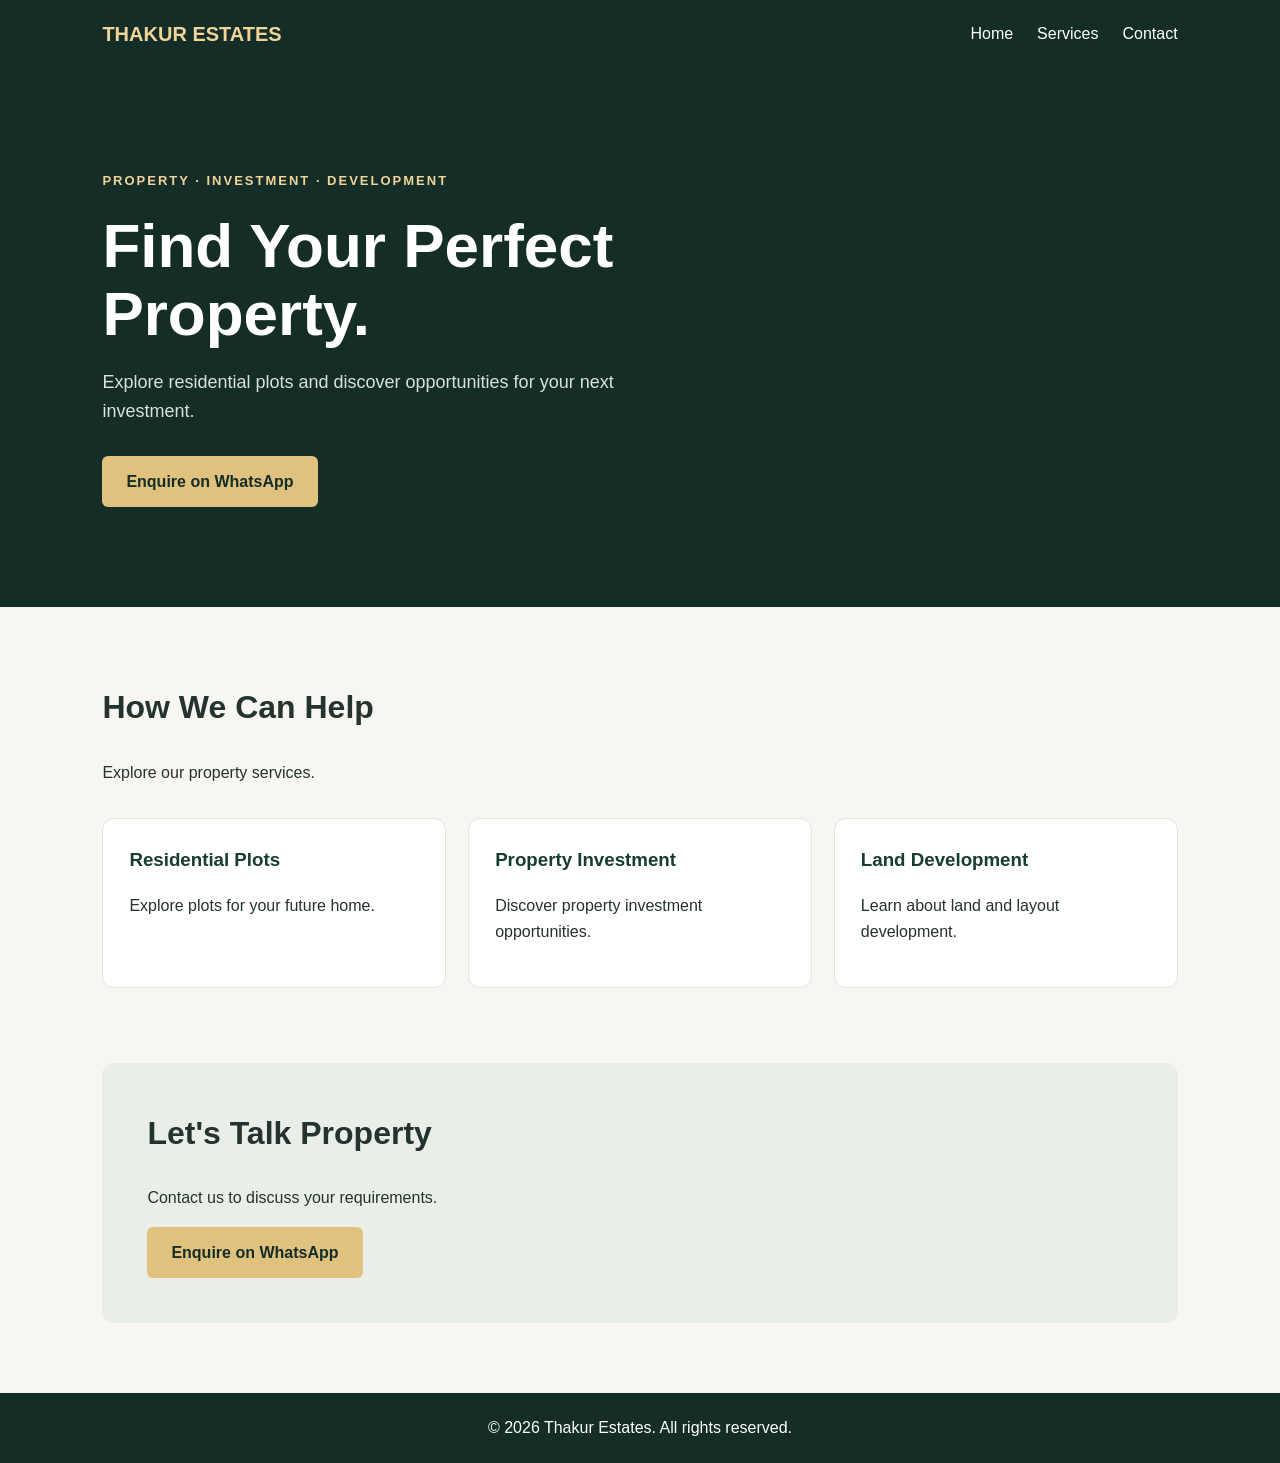
==== index.html @ 97c79626 "Build responsive real estate landing page" ====
<!DOCTYPE html>
<html lang="en">
<head>
  <meta charset="UTF-8">
  <meta name="viewport" content="width=device-width, initial-scale=1.0">
  <title>Thakur Estates | Real Estate</title>
  <link rel="stylesheet" href="style.css">
</head>
<body>

  <header>
    <nav>
      <a href="#" class="logo">THAKUR ESTATES</a>

      <div class="nav-links">
        <a href="#home">Home</a>
        <a href="#services">Services</a>
        <a href="#contact">Contact</a>
      </div>
    </nav>
  </header>

  <main>
    <section id="home" class="hero">
      <p class="eyebrow">PROPERTY · INVESTMENT · DEVELOPMENT</p>

      <h1>Find Your Perfect Property.</h1>

      <p class="hero-text">
        Explore residential plots and discover opportunities
        for your next investment.
      </p>

      
<a
  class="button"
  href="https://wa.me/917776064111?text=Hello%2C%20I%20am%20interested%20in%20your%20property%20services."
  target="_blank"
  rel="noopener noreferrer"
>
  Enquire on WhatsApp
</a>

    </section>

    <section id="services" class="services">
      <h2>How We Can Help</h2>
      <p>Explore our property services.</p>

      <div class="service-list">
        <article class="service-card">
          <h3>Residential Plots</h3>
          <p>Explore plots for your future home.</p>
        </article>

        <article class="service-card">
          <h3>Property Investment</h3>
          <p>Discover property investment opportunities.</p>
        </article>

        <article class="service-card">
          <h3>Land Development</h3>
          <p>Learn about land and layout development.</p>
        </article>
      </div>
    </section>

    <section id="contact" class="contact">
      <h2>Let's Talk Property</h2>
      <p>Contact us to discuss your requirements.</p>
      <a class="button" href="https://wa.me/91YOURNUMBER">
        Enquire on WhatsApp
      </a>
    </section>
  </main>

  <footer>
    <p>&copy; 2026 Thakur Estates. All rights reserved.</p>
  </footer>

  <script src="script.js"></script>
</body>
</html>
---- style.css ----
/* BASIC RESET */
* {
  box-sizing: border-box;
}

body {
  margin: 0;
  font-family: Arial, sans-serif;
  color: #24332d;
  background-color: #f7f6f2;
  line-height: 1.6;
}

/* NAVIGATION */
header {
  background-color: #142d26;
  padding: 18px 8%;
}

nav {
  display: flex;
  justify-content: space-between;
  align-items: center;
  gap: 20px;
}

.logo {
  color: #f0d49a;
  text-decoration: none;
  font-size: 20px;
  font-weight: bold;
}

.nav-links {
  display: flex;
  gap: 24px;
}

.nav-links a {
  color: white;
  text-decoration: none;
}

.nav-links a:hover {
  color: #f0d49a;
}

/* HERO SECTION */
.hero {
  background-color: #142d26;
  color: white;
  padding: 90px 8% 100px;
}

.eyebrow {
  color: #f0d49a;
  font-size: 13px;
  font-weight: bold;
  letter-spacing: 2px;
}

.hero h1 {
  max-width: 750px;
  margin: 20px 0;
  font-size: clamp(36px, 5vw, 62px);
  line-height: 1.1;
}

.hero-text {
  max-width: 600px;
  color: #d9e2dc;
  font-size: 18px;
  margin-bottom: 30px;
}

/* BUTTONS */
.button {
  display: inline-block;
  padding: 13px 24px;
  border-radius: 6px;
  background-color: #e1c17e;
  color: #142d26;
  font-weight: bold;
  text-decoration: none;
  transition: background-color 0.2s ease;
}

.button:hover {
  background-color: #f0d49a;
}

/* SERVICES */
.services {
  padding: 75px 8%;
}

.services h2,
.contact h2 {
  font-size: 32px;
  margin-top: 0;
}

.service-list {
  display: grid;
  grid-template-columns: repeat(3, minmax(0, 1fr));
  gap: 22px;
  margin-top: 32px;
}

.service-card {
  padding: 26px;
  background-color: white;
  border: 1px solid #e5e5dc;
  border-radius: 12px;
}

.service-card h3 {
  color: #173d30;
  margin-top: 0;
}

/* CONTACT */
.contact {
  margin: 0 8% 70px;
  padding: 45px;
  background-color: #e9eee8;
  border-radius: 12px;
}

/* FOOTER */
footer {
  padding: 22px 8%;
  background-color: #142d26;
  color: white;
  text-align: center;
}

footer p {
  margin: 0;
}

/* MOBILE RESPONSIVENESS */
@media (max-width: 700px) {
  header {
    padding: 18px 5%;
  }

  nav {
    align-items: flex-start;
    flex-direction: column;
  }

  .nav-links {
    gap: 18px;
    flex-wrap: wrap;
  }

  .hero {
    padding: 65px 5%;
  }

  .services {
    padding: 55px 5%;
  }

  .service-list {
    grid-template-columns: 1fr;
  }

  .contact {
    margin: 0 5% 45px;
    padding: 28px;
  }
}
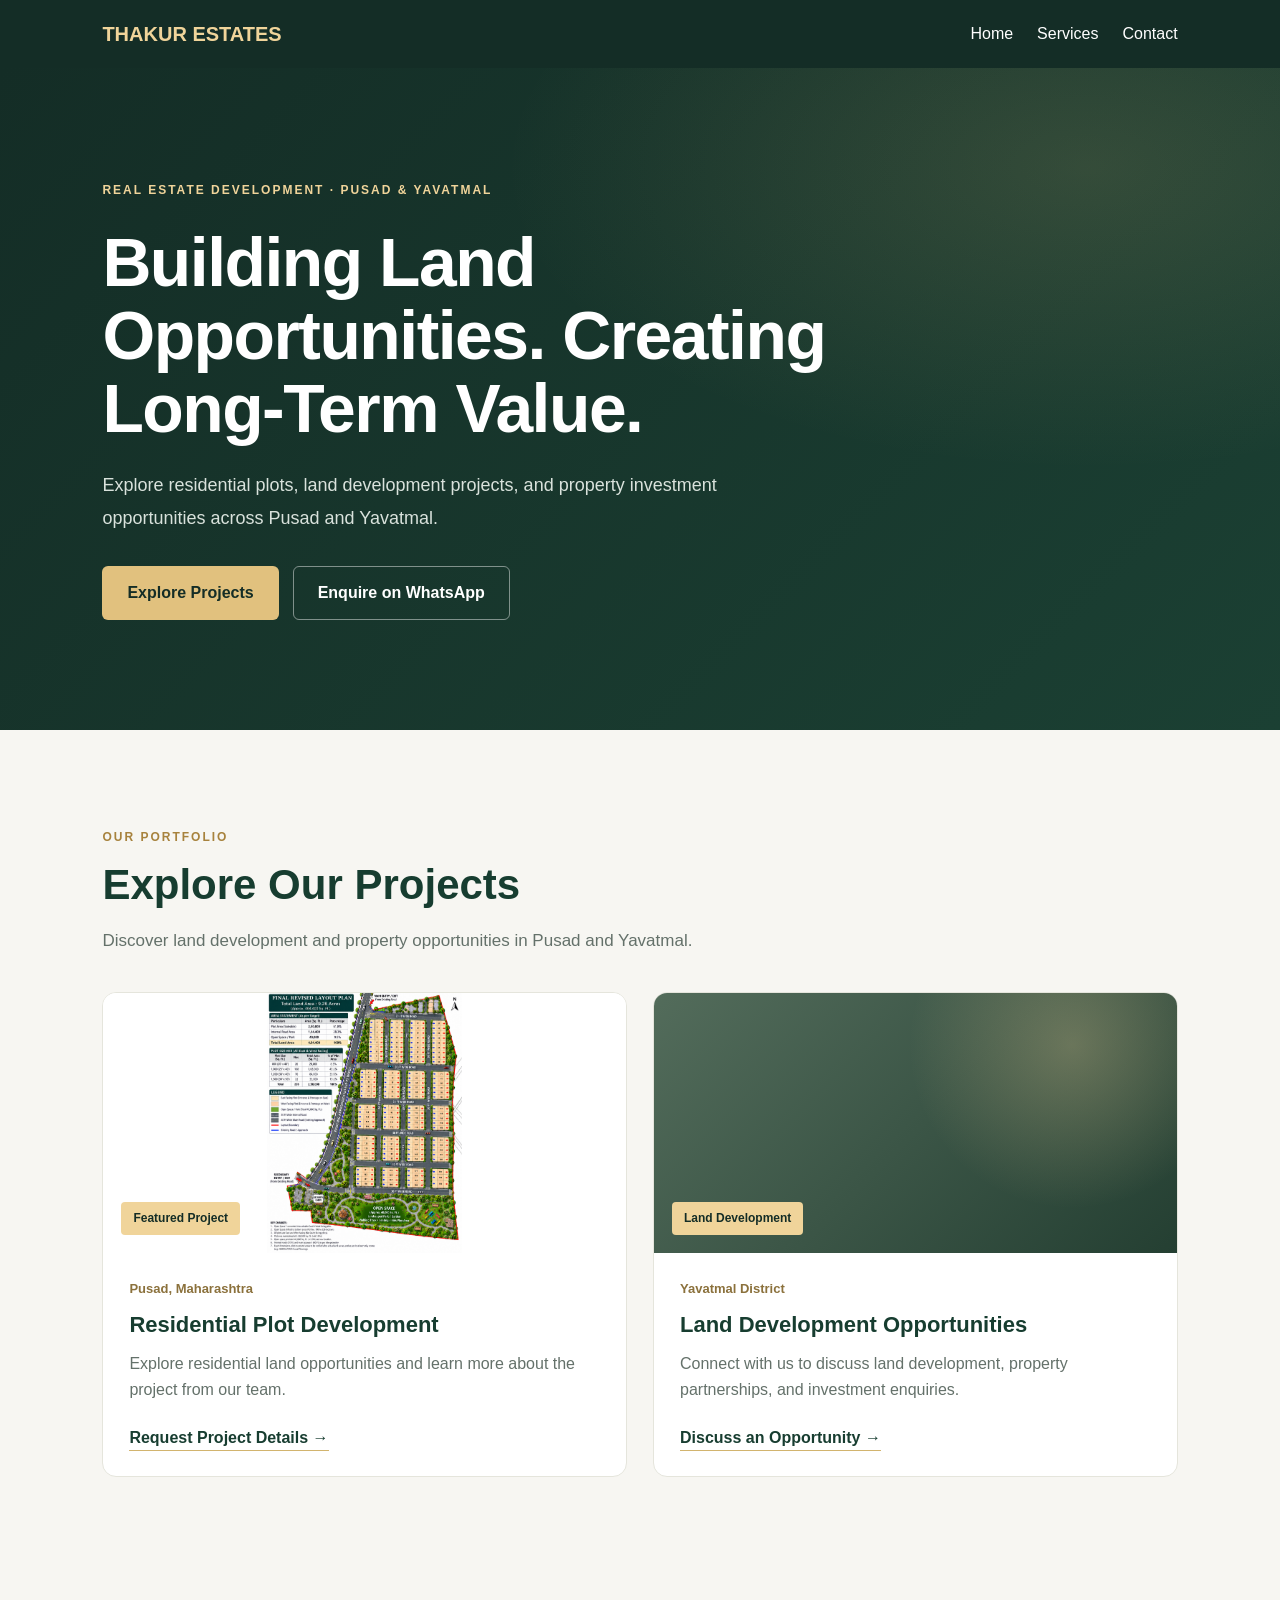
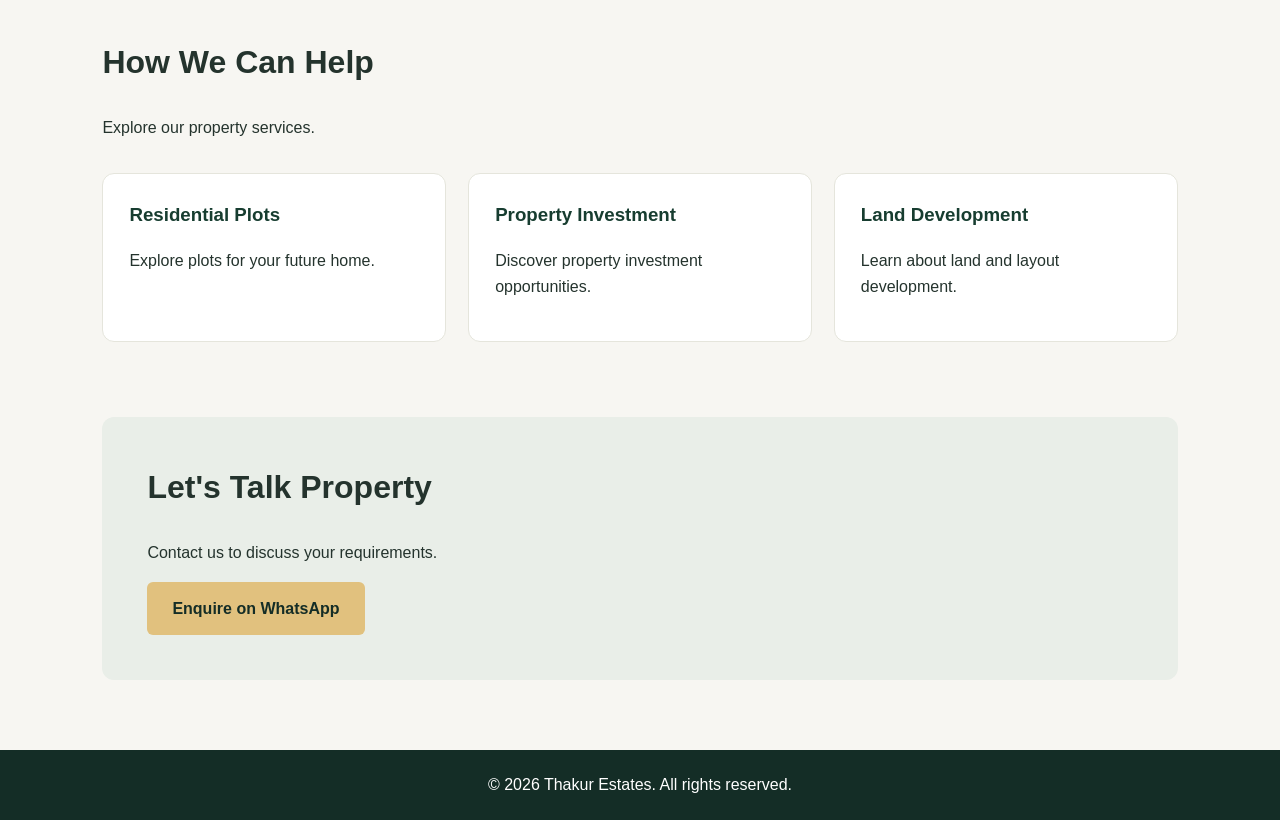
==== commit 5ce92274: "Save working real estate website" ====
--- a/index.html
+++ b/index.html
@@ -22,27 +22,98 @@
   </header>
 
   <main>
-    <section id="home" class="hero">
-      <p class="eyebrow">PROPERTY · INVESTMENT · DEVELOPMENT</p>
+    
+<section id="home" class="hero">
+  <div class="hero-content">
+    <p class="eyebrow">REAL ESTATE DEVELOPMENT · PUSAD & YAVATMAL</p>
 
-      <h1>Find Your Perfect Property.</h1>
+    <h1>Building Land Opportunities. Creating Long-Term Value.</h1>
 
-      <p class="hero-text">
-        Explore residential plots and discover opportunities
-        for your next investment.
-      </p>
+    <p class="hero-text">
+      Explore residential plots, land development projects, and
+      property investment opportunities across Pusad and Yavatmal.
+    </p>
 
-      
-<a
-  class="button"
-  href="https://wa.me/917776064111?text=Hello%2C%20I%20am%20interested%20in%20your%20property%20services."
-  target="_blank"
-  rel="noopener noreferrer"
->
-  Enquire on WhatsApp
-</a>
+    <div class="hero-actions">
+      <a class="button" href="#projects">Explore Projects</a>
 
-    </section>
+      <a
+        class="button button-outline"
+        href="https://wa.me/917776064111?text=Hello%2C%20I%20would%20like%20to%20know%20about%20your%20real%20estate%20projects."
+        target="_blank"
+        rel="noopener noreferrer"
+      >
+        Enquire on WhatsApp
+      </a>
+    </div>
+  </div>
+</section>
+
+
+<section id="projects" class="projects">
+  <div class="section-heading">
+    <p class="eyebrow">OUR PORTFOLIO</p>
+    <h2>Explore Our Projects</h2>
+    <p>
+      Discover land development and property opportunities
+      in Pusad and Yavatmal.
+    </p>
+  </div>
+
+  <div class="project-list">
+    <article class="project-card">
+      <div class="project-image">
+  <img
+    src="images/pusad-project.jpg.png"
+    alt="Residential plot development in Pusad"
+  >
+  <span class="project-badge">Featured Project</span>
+</div>
+
+      <div class="project-content">
+        <p class="project-location">Pusad, Maharashtra</p>
+        <h3>Residential Plot Development</h3>
+        <p>
+          Explore residential land opportunities and learn
+          more about the project from our team.
+        </p>
+
+        <a
+          class="project-link"
+          href="https://wa.me/917776064111?text=Hello%2C%20please%20share%20details%20about%20your%20residential%20plot%20project."
+          target="_blank"
+          rel="noopener noreferrer"
+        >
+          Request Project Details →
+        </a>
+      </div>
+    </article>
+
+    <article class="project-card">
+      <div class="project-image project-image-two">
+    <span class="project-badge">Land Development</span>
+    </div>
+
+      <div class="project-content">
+        <p class="project-location">Yavatmal District</p>
+        <h3>Land Development Opportunities</h3>
+        <p>
+          Connect with us to discuss land development,
+          property partnerships, and investment enquiries.
+        </p>
+
+        <a
+          class="project-link"
+          href="https://wa.me/917776064111?text=Hello%2C%20I%20would%20like%20to%20discuss%20land%20development%20opportunities."
+          target="_blank"
+          rel="noopener noreferrer"
+        >
+          Discuss an Opportunity →
+        </a>
+      </div>
+    </article>
+  </div>
+</section>
 
     <section id="services" class="services">
       <h2>How We Can Help</h2>
@@ -66,13 +137,19 @@
       </div>
     </section>
 
-    <section id="contact" class="contact">
-      <h2>Let's Talk Property</h2>
-      <p>Contact us to discuss your requirements.</p>
-      <a class="button" href="https://wa.me/91YOURNUMBER">
-        Enquire on WhatsApp
-      </a>
-    </section>
+<section id="contact" class="contact">
+  <h2>Let's Talk Property</h2>
+  <p>Contact us to discuss your requirements.</p>
+  <a
+    class="button"
+    href="https://wa.me/917776064111?text=Hello%2C%20I%20would%20like%20to%20discuss%20my%20property%20requirements."
+    target="_blank"
+    rel="noopener noreferrer"
+  >
+    Enquire on WhatsApp
+  </a>
+</section>
+
   </main>
 
   <footer>
--- a/style.css
+++ b/style.css
@@ -47,48 +47,242 @@
 }
 
 /* HERO SECTION */
+
+/* HERO SECTION */
 .hero {
-  background-color: #142d26;
+  position: relative;
+  overflow: hidden;
+  background:
+    radial-gradient(
+      ellipse at 85% 15%,
+      rgba(225, 193, 126, 0.14),
+      transparent 38%
+    ),
+    linear-gradient(135deg, #142d26 0%, #1b4033 100%);
   color: white;
-  padding: 90px 8% 100px;
+  padding: 100px 8% 110px;
+}
+
+.hero-content {
+  max-width: 850px;
 }
 
 .eyebrow {
   color: #f0d49a;
-  font-size: 13px;
+  font-size: 12px;
   font-weight: bold;
   letter-spacing: 2px;
+  line-height: 1.8;
 }
 
 .hero h1 {
-  max-width: 750px;
-  margin: 20px 0;
-  font-size: clamp(36px, 5vw, 62px);
-  line-height: 1.1;
+  max-width: 800px;
+  margin: 24px 0;
+  font-size: clamp(38px, 5.3vw, 68px);
+  line-height: 1.08;
+  letter-spacing: -1.5px;
 }
 
 .hero-text {
-  max-width: 600px;
+  max-width: 620px;
   color: #d9e2dc;
   font-size: 18px;
-  margin-bottom: 30px;
-}
+  line-height: 1.8;
+  margin-bottom: 32px;
+}
+
+.hero-actions {
+  display: flex;
+  flex-wrap: wrap;
+  gap: 14px;
+  align-items: center;
+}
+
+/* BUTTONS */
+
+.button:hover {
+  background-color: #f0d49a;
+  transform: translateY(-2px);
+}
+
+.button-outline {
+  color: white;
+  background-color: transparent;
+  border-color: rgba(255, 255, 255, 0.45);
+}
+
+.button-outline:hover {
+  color: #142d26;
+  background-color: white;
+}
+
 
 /* BUTTONS */
 .button {
-  display: inline-block;
+  display: inline-flex;
+  align-items: center;
+  justify-content: center;
+  min-height: 48px;
   padding: 13px 24px;
+  border: 1px solid transparent;
   border-radius: 6px;
   background-color: #e1c17e;
   color: #142d26;
   font-weight: bold;
   text-decoration: none;
-  transition: background-color 0.2s ease;
+  transition: background-color 0.2s ease, transform 0.2s ease;
 }
 
 .button:hover {
   background-color: #f0d49a;
-}
+  transform: translateY(-2px);
+}
+
+.button-outline {
+  color: white;
+  background-color: transparent;
+  border-color: rgba(255, 255, 255, 0.45);
+}
+
+.button-outline:hover {
+  color: #142d26;
+  background-color: white;
+}
+
+
+.button:hover {
+  background-color: #f0d49a;
+}
+
+/* PROJECT PORTFOLIO */
+.projects {
+  padding: 85px 8%;
+  background-color: #f7f6f2;
+}
+
+.section-heading {
+  max-width: 680px;
+  margin-bottom: 38px;
+}
+
+.section-heading .eyebrow {
+  color: #a7823d;
+  margin-bottom: 12px;
+}
+
+.section-heading h2 {
+  color: #173d30;
+  font-size: clamp(30px, 4vw, 42px);
+  line-height: 1.2;
+  margin: 0 0 16px;
+}
+
+.section-heading > p:last-child {
+  color: #64716a;
+  font-size: 17px;
+  margin: 0;
+}
+
+.project-list {
+  display: grid;
+  grid-template-columns: repeat(2, minmax(0, 1fr));
+  gap: 26px;
+}
+
+.project-card {
+  overflow: hidden;
+  background-color: #ffffff;
+  border: 1px solid #e5e5dc;
+  border-radius: 14px;
+  transition: transform 0.2s ease, box-shadow 0.2s ease;
+}
+
+.project-card:hover {
+  transform: translateY(-4px);
+  box-shadow: 0 16px 35px rgba(20, 45, 38, 0.1);
+}
+
+/* Temporary visual panels until we add real project photos */
+
+/* PROJECT IMAGE PANELS */
+.project-image {
+  position: relative;
+  width: 100%;
+  height: 260px;
+  overflow: hidden;
+  background-color: #e5e5dc;
+}
+
+.project-image img {
+  display: block;
+  width: 100%;
+  height: 100%;
+  object-fit: contain;
+  object-position: center;
+  background-color: #ffffff;
+}
+
+.project-image-two {
+  background:
+    radial-gradient(
+      circle at 80% 20%,
+      rgba(240, 212, 154, 0.28),
+      transparent 35%
+    ),
+    linear-gradient(135deg, #536c5b, #243f32);
+}
+
+.project-card:hover .project-image img {
+  transform: scale(1.02);
+}
+
+.project-badge {
+  position: absolute;
+  left: 18px;
+  bottom: 18px;
+  padding: 7px 12px;
+  border-radius: 4px;
+  background-color: #f0d49a;
+  color: #142d26;
+  font-size: 12px;
+  font-weight: bold;
+}
+
+.project-content {
+  padding: 26px;
+}
+
+.project-location {
+  color: #8b713c;
+  font-size: 13px;
+  font-weight: bold;
+  margin: 0 0 10px;
+}
+
+.project-content h3 {
+  color: #173d30;
+  font-size: 22px;
+  line-height: 1.35;
+  margin: 0 0 12px;
+}
+
+.project-content > p:not(.project-location) {
+  color: #64716a;
+  margin: 0 0 22px;
+}
+
+.project-link {
+  color: #173d30;
+  font-weight: bold;
+  text-decoration: none;
+  border-bottom: 1px solid #d2b46e;
+  padding-bottom: 4px;
+}
+
+.project-link:hover {
+  color: #98742e;
+}
+
 
 /* SERVICES */
 .services {
@@ -141,6 +335,8 @@
 }
 
 /* MOBILE RESPONSIVENESS */
+
+/* MOBILE RESPONSIVENESS */
 @media (max-width: 700px) {
   header {
     padding: 18px 5%;
@@ -160,6 +356,35 @@
     padding: 65px 5%;
   }
 
+  .hero h1 {
+    letter-spacing: -0.7px;
+  }
+
+  .hero-actions {
+    align-items: stretch;
+  }
+
+  .hero-actions .button {
+    width: 100%;
+  }
+
+  .projects {
+    padding: 55px 5%;
+  }
+
+  .project-list {
+    grid-template-columns: 1fr;
+  }
+
+  .project-image {
+    height: 220px;
+    min-height: 0;
+  }
+
+  .project-content {
+    padding: 22px;
+  }
+
   .services {
     padding: 55px 5%;
   }
@@ -173,3 +398,4 @@
     padding: 28px;
   }
 }
+
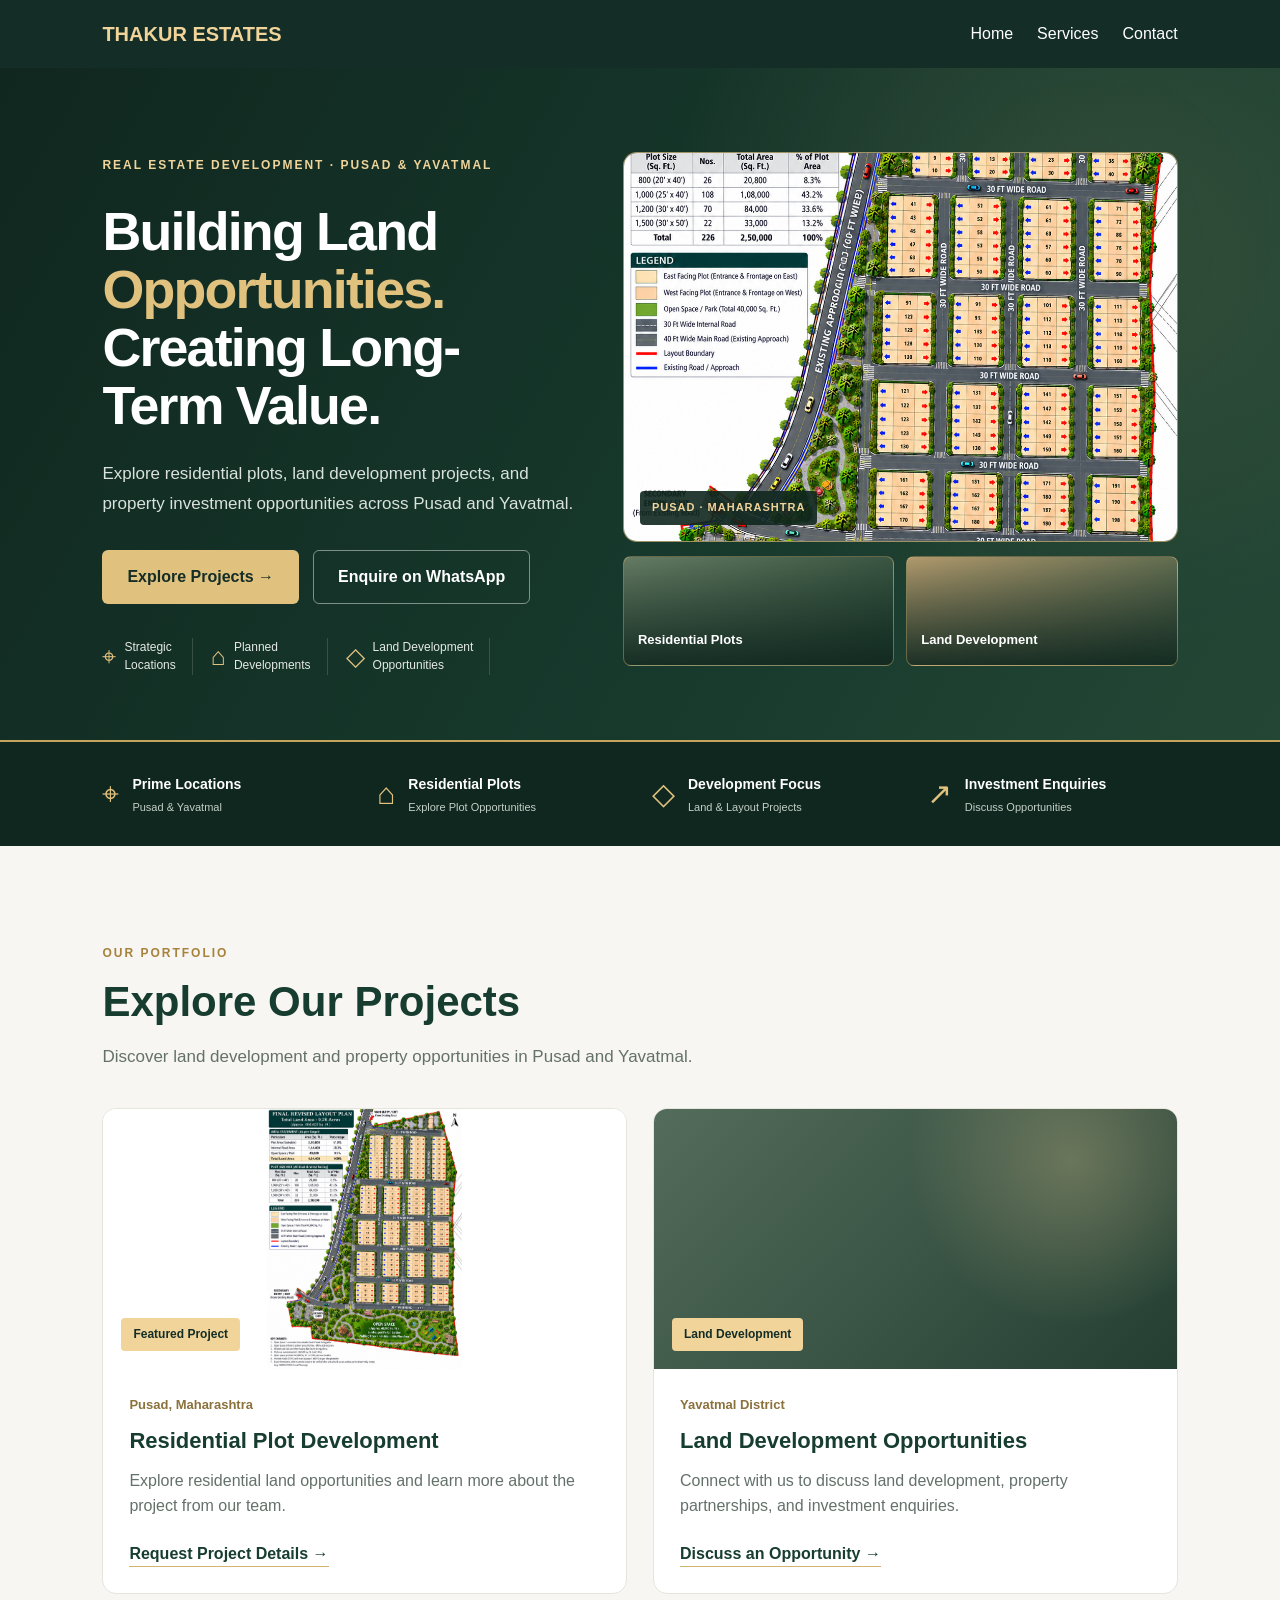
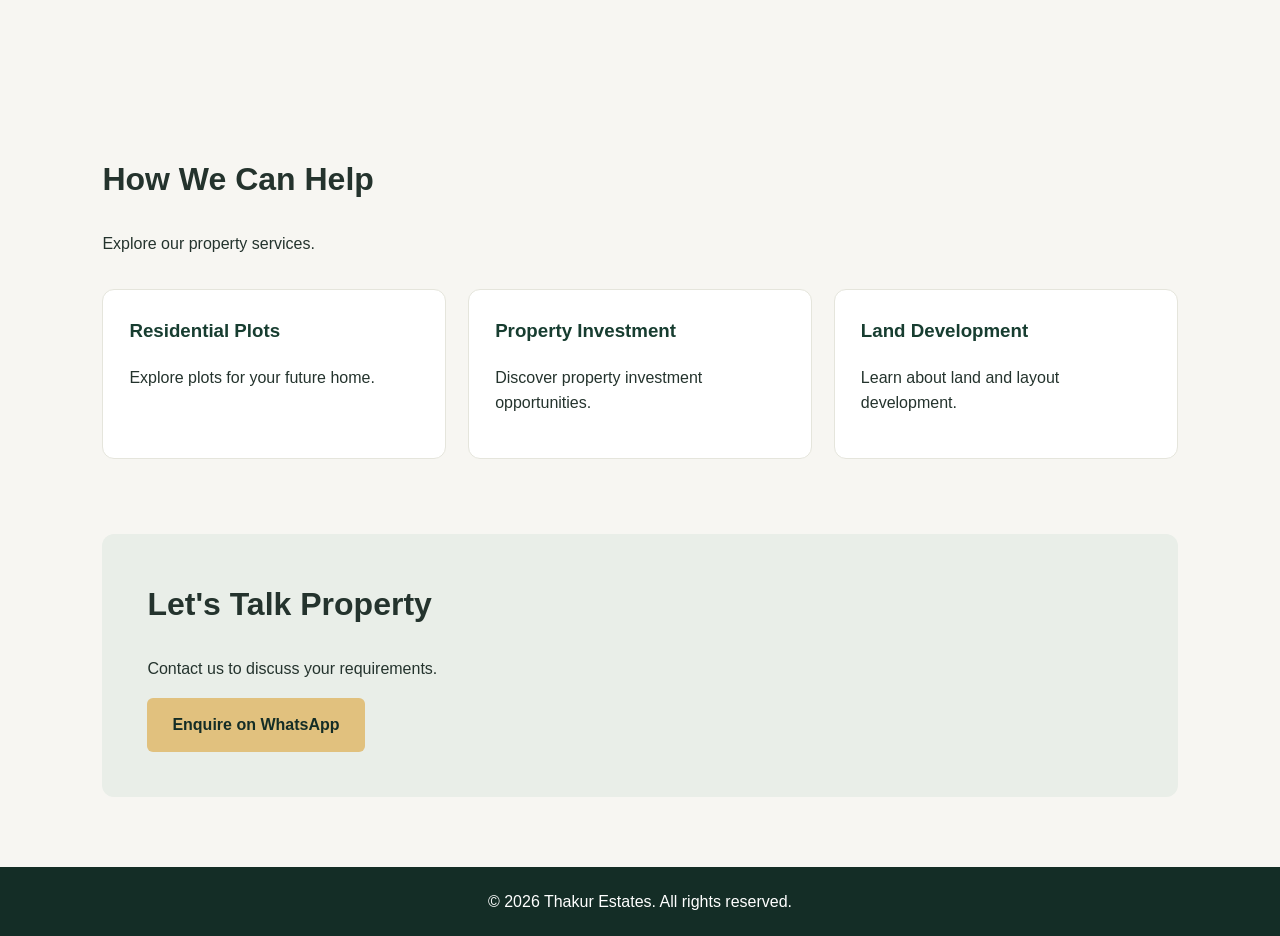
==== commit de6a1e37: "Build premium real estate hero layout" ====
--- a/index.html
+++ b/index.html
@@ -23,11 +23,16 @@
 
   <main>
     
+
 <section id="home" class="hero">
   <div class="hero-content">
     <p class="eyebrow">REAL ESTATE DEVELOPMENT · PUSAD & YAVATMAL</p>
 
-    <h1>Building Land Opportunities. Creating Long-Term Value.</h1>
+    <h1>
+      Building Land
+      <span>Opportunities.</span>
+      Creating Long-Term Value.
+    </h1>
 
     <p class="hero-text">
       Explore residential plots, land development projects, and
@@ -35,7 +40,7 @@
     </p>
 
     <div class="hero-actions">
-      <a class="button" href="#projects">Explore Projects</a>
+      <a class="button" href="#projects">Explore Projects →</a>
 
       <a
         class="button button-outline"
@@ -46,8 +51,80 @@
         Enquire on WhatsApp
       </a>
     </div>
-  </div>
-</section>
+
+    <div class="hero-highlights">
+      <div class="hero-highlight">
+        <span class="highlight-symbol">⌖</span>
+        <span>Strategic<br>Locations</span>
+      </div>
+
+      <div class="hero-highlight">
+        <span class="highlight-symbol">⌂</span>
+        <span>Planned<br>Developments</span>
+      </div>
+
+      <div class="hero-highlight">
+        <span class="highlight-symbol">◇</span>
+        <span>Land Development<br>Opportunities</span>
+      </div>
+    </div>
+  </div>
+
+  <div class="hero-visual">
+    <div class="hero-main-image">
+      <img
+        src="images/pusad-project.jpg.png"
+        alt="Property development photograph in Pusad"
+      />
+      <span class="image-caption">PUSAD · MAHARASHTRA</span>
+    </div>
+
+    <div class="hero-gallery">
+      <div class="gallery-card gallery-placeholder-one">
+        <span>Residential Plots</span>
+      </div>
+
+      <div class="gallery-card gallery-placeholder-two">
+        <span>Land Development</span>
+      </div>
+    </div>
+  </div>
+</section>
+
+<section class="hero-feature-strip">
+  <div class="feature-item">
+    <span class="feature-icon">⌖</span>
+    <div>
+      <h3>Prime Locations</h3>
+      <p>Pusad & Yavatmal</p>
+    </div>
+  </div>
+
+  <div class="feature-item">
+    <span class="feature-icon">⌂</span>
+    <div>
+      <h3>Residential Plots</h3>
+      <p>Explore Plot Opportunities</p>
+    </div>
+  </div>
+
+  <div class="feature-item">
+    <span class="feature-icon">◇</span>
+    <div>
+      <h3>Development Focus</h3>
+      <p>Land & Layout Projects</p>
+    </div>
+  </div>
+
+  <div class="feature-item">
+    <span class="feature-icon">↗</span>
+    <div>
+      <h3>Investment Enquiries</h3>
+      <p>Discuss Opportunities</p>
+    </div>
+  </div>
+</section>
+
 
 
 <section id="projects" class="projects">
--- a/style.css
+++ b/style.css
@@ -47,24 +47,25 @@
 }
 
 /* HERO SECTION */
-
-/* HERO SECTION */
 .hero {
+  display: grid;
+  grid-template-columns: minmax(0, 0.92fr) minmax(0, 1.08fr);
+  align-items: center;
+  gap: 48px;
   position: relative;
   overflow: hidden;
+  padding: 75px 8% 65px;
+  color: white;
   background:
-    radial-gradient(
-      ellipse at 85% 15%,
-      rgba(225, 193, 126, 0.14),
-      transparent 38%
-    ),
-    linear-gradient(135deg, #142d26 0%, #1b4033 100%);
-  color: white;
-  padding: 100px 8% 110px;
-}
+    radial-gradient(circle at 85% 25%, rgba(225, 193, 126, 0.12), transparent 35%),
+    linear-gradient(120deg, #10271f, #183b2e 65%, #244735);
+  border-bottom: 2px solid #c5a45d;
+}
+
 
 .hero-content {
-  max-width: 850px;
+  min-width: 0;
+  max-width: 650px;
 }
 
 .eyebrow {
@@ -75,21 +76,29 @@
   line-height: 1.8;
 }
 
+
 .hero h1 {
-  max-width: 800px;
-  margin: 24px 0;
-  font-size: clamp(38px, 5.3vw, 68px);
+  max-width: 650px;
+  margin: 25px 0;
+  font-size: clamp(38px, 4.2vw, 64px);
   line-height: 1.08;
-  letter-spacing: -1.5px;
-}
+  letter-spacing: -1.8px;
+}
+
+.hero h1 span {
+  display: block;
+  color: #e1c17e;
+}
+
 
 .hero-text {
-  max-width: 620px;
+  max-width: 540px;
   color: #d9e2dc;
-  font-size: 18px;
+  font-size: 17px;
   line-height: 1.8;
-  margin-bottom: 32px;
-}
+  margin-bottom: 30px;
+}
+
 
 .hero-actions {
   display: flex;
@@ -97,6 +106,217 @@
   gap: 14px;
   align-items: center;
 }
+
+.hero-highlights {
+  display: flex;
+  flex-wrap: wrap;
+  gap: 18px;
+  margin-top: 34px;
+}
+
+.hero-highlight {
+  display: flex;
+  align-items: center;
+  gap: 8px;
+  padding-right: 16px;
+  color: #e5e9e5;
+  font-size: 12px;
+  line-height: 1.5;
+  border-right: 1px solid rgba(255, 255, 255, 0.15);
+}
+
+.highlight-symbol {
+  color: #e1c17e;
+  font-size: 25px;
+}
+
+.hero-visual {
+  min-width: 0;
+}
+
+.hero-main-image {
+  height: 390px;
+  position: relative;
+  overflow: hidden;
+  border: 1px solid rgba(225, 193, 126, 0.65);
+  border-radius: 14px;
+  background: #243f32;
+}
+
+.hero-main-image img {
+  display: block;
+  width: 100%;
+  height: 100%;
+  object-fit: cover;
+  object-position: center;
+}
+
+.image-caption {
+  position: absolute;
+  left: 16px;
+  bottom: 16px;
+  padding: 8px 12px;
+  border-radius: 4px;
+  background: rgba(16, 39, 31, 0.9);
+  color: #f0d49a;
+  font-size: 11px;
+  font-weight: bold;
+  letter-spacing: 1px;
+}
+
+.hero-gallery {
+  display: grid;
+  grid-template-columns: 1fr 1fr;
+  gap: 12px;
+  margin-top: 14px;
+}
+
+.gallery-card {
+  display: flex;
+  align-items: flex-end;
+  min-height: 110px;
+  padding: 14px;
+  overflow: hidden;
+  border: 1px solid rgba(225, 193, 126, 0.4);
+  border-radius: 8px;
+  color: white;
+  font-size: 13px;
+  font-weight: bold;
+}
+
+.gallery-placeholder-one {
+  background:
+    linear-gradient(0deg, rgba(16, 39, 31, 0.9), transparent),
+    linear-gradient(135deg, #657b63, #294735);
+}
+
+.gallery-placeholder-two {
+  background:
+    linear-gradient(0deg, rgba(16, 39, 31, 0.9), transparent),
+    linear-gradient(135deg, #b29a6d, #435b45);
+}
+
+/* FEATURE STRIP */
+.hero-feature-strip {
+  display: grid;
+  grid-template-columns: repeat(4, minmax(0, 1fr));
+  gap: 24px;
+  padding: 28px 8%;
+  background: #10271f;
+  color: white;
+}
+
+.feature-item {
+  display: flex;
+  align-items: center;
+  gap: 13px;
+  min-width: 0;
+}
+
+.feature-icon {
+  color: #e1c17e;
+  font-size: 30px;
+}
+
+.feature-item h3 {
+  margin: 0 0 4px;
+  font-size: 14px;
+}
+
+.feature-item p {
+  margin: 0;
+  color: #c4d0c7;
+  font-size: 11px;
+  line-height: 1.5;
+}
+
+/* TABLET */
+@media (max-width: 1000px) {
+  .hero {
+    grid-template-columns: 1fr;
+    gap: 36px;
+    padding: 60px 6%;
+  }
+
+  .hero-content {
+    max-width: 760px;
+  }
+
+  .hero-main-image {
+    height: 360px;
+  }
+
+  .hero-feature-strip {
+    grid-template-columns: repeat(2, minmax(0, 1fr));
+    padding: 28px 6%;
+  }
+}
+
+/* MOBILE */
+@media (max-width: 700px) {
+  .hero {
+    padding: 48px 5%;
+    gap: 28px;
+  }
+
+  .hero h1 {
+    font-size: clamp(36px, 9vw, 48px);
+    letter-spacing: -1px;
+  }
+
+  .hero-text {
+    font-size: 16px;
+  }
+
+  .hero-actions {
+    align-items: stretch;
+  }
+
+  .hero-actions .button {
+    width: 100%;
+  }
+
+  .hero-highlights {
+    gap: 12px;
+  }
+
+  .hero-highlight {
+    padding-right: 10px;
+    font-size: 11px;
+  }
+
+  .hero-main-image {
+    height: 260px;
+  }
+
+  .gallery-card {
+    min-height: 90px;
+    padding: 10px;
+    font-size: 12px;
+  }
+
+  .hero-feature-strip {
+    grid-template-columns: 1fr 1fr;
+    gap: 22px 14px;
+    padding: 26px 5%;
+  }
+
+  .feature-item {
+    gap: 8px;
+  }
+
+  .feature-icon {
+    font-size: 24px;
+  }
+
+  .feature-item h3 {
+    font-size: 12px;
+  }
+
+  .feature-item p {
+    font-size: 10px;
+  }
+}get sta
 
 /* BUTTONS */
 
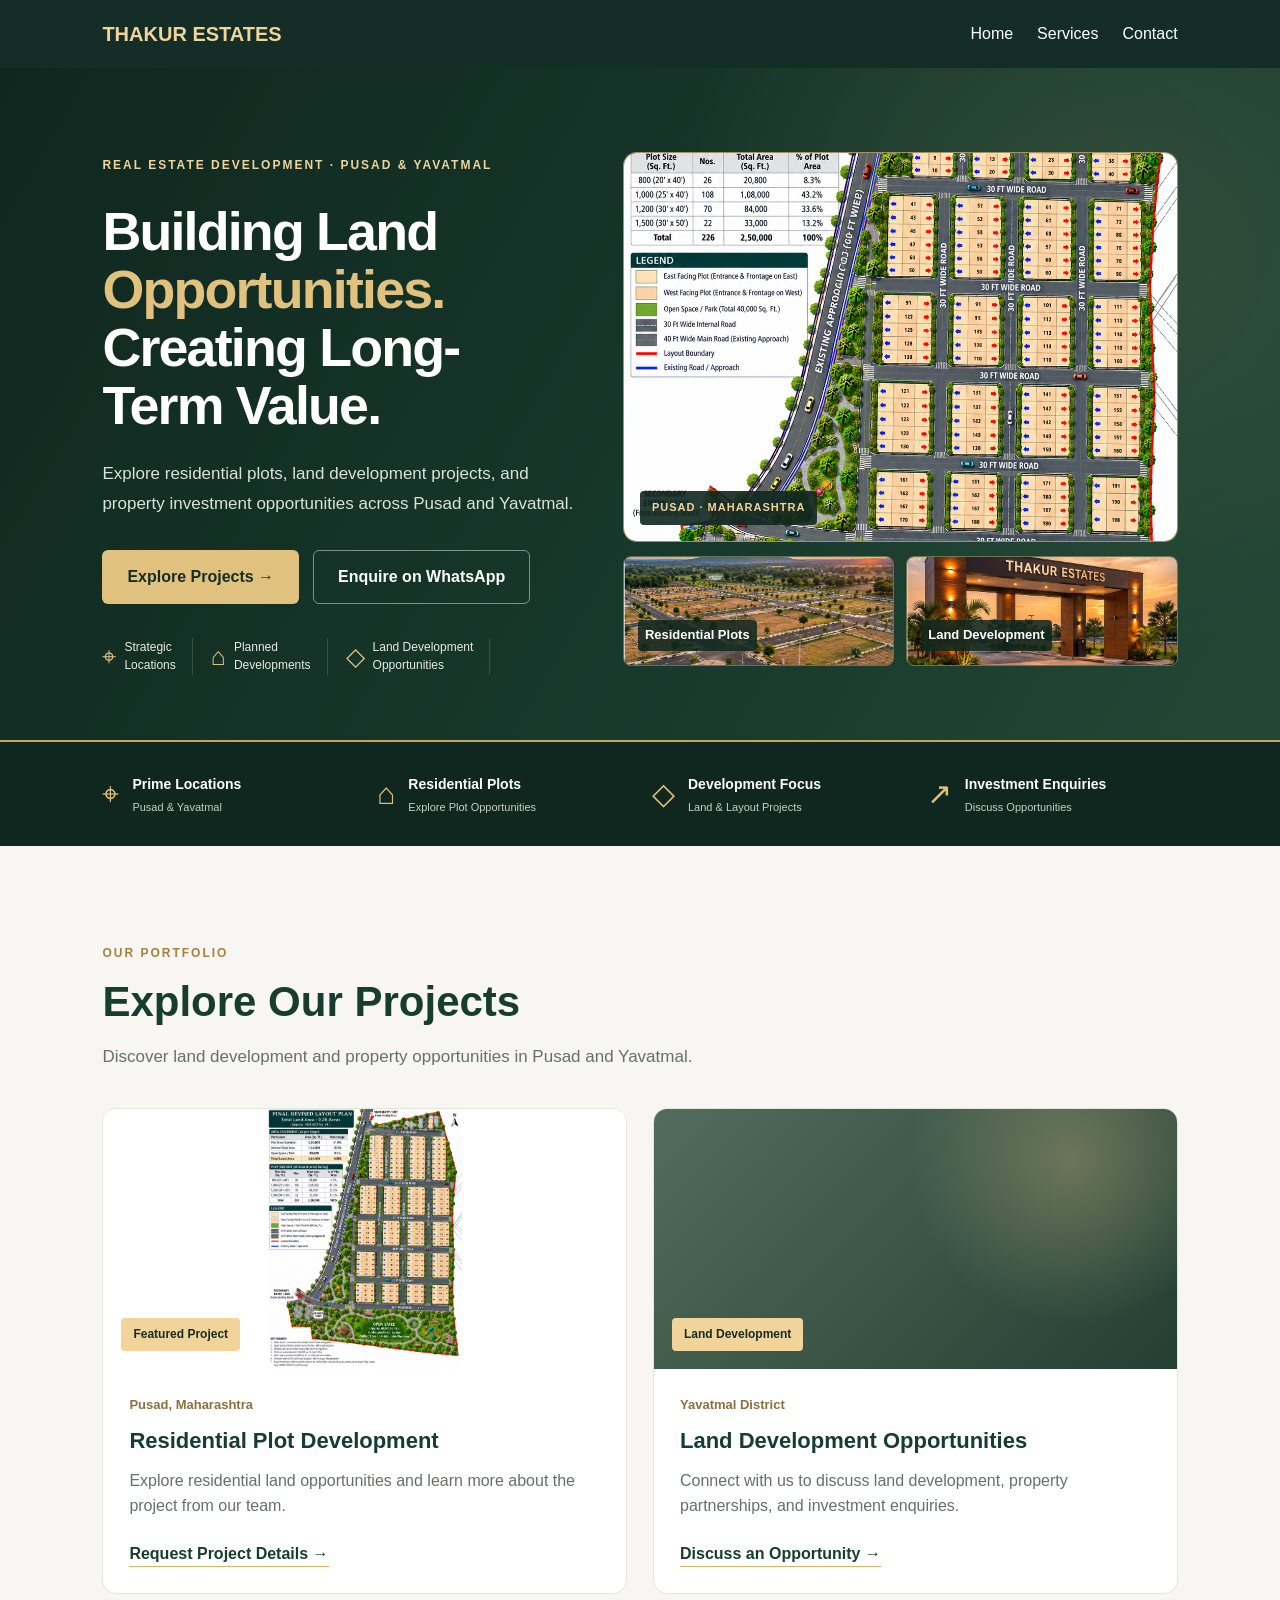
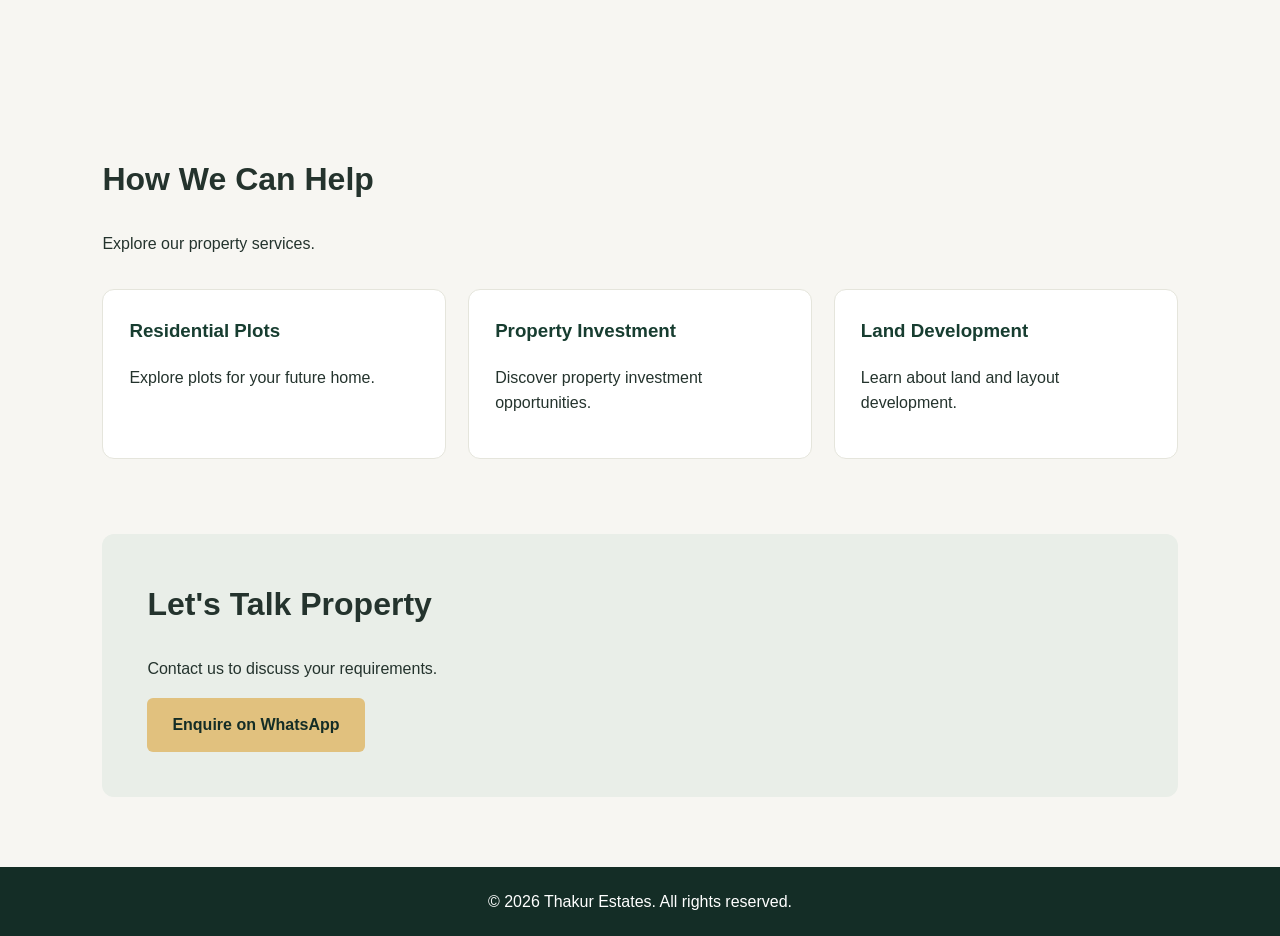
==== commit c2cf82ea: "Add property gallery images to hero" ====
--- a/index.html
+++ b/index.html
@@ -79,15 +79,25 @@
       <span class="image-caption">PUSAD · MAHARASHTRA</span>
     </div>
 
-    <div class="hero-gallery">
-      <div class="gallery-card gallery-placeholder-one">
-        <span>Residential Plots</span>
-      </div>
-
-      <div class="gallery-card gallery-placeholder-two">
-        <span>Land Development</span>
-      </div>
-    </div>
+    
+<div class="hero-gallery">
+  <div class="gallery-card gallery-placeholder-one">
+    <img
+      src="images/project-aerial.jpg"
+      alt="Illustrative aerial view of a residential plotted development"
+    />
+    <span>Residential Plots</span>
+  </div>
+
+  <div class="gallery-card gallery-placeholder-two">
+    <img
+      src="images/project-entrance.jpg"
+      alt="Illustrative real estate development entrance"
+    />
+    <span>Land Development</span>
+  </div>
+</div>
+
   </div>
 </section>
 
--- a/style.css
+++ b/style.css
@@ -171,7 +171,9 @@
   margin-top: 14px;
 }
 
+
 .gallery-card {
+  position: relative;
   display: flex;
   align-items: flex-end;
   min-height: 110px;
@@ -184,17 +186,22 @@
   font-weight: bold;
 }
 
-.gallery-placeholder-one {
-  background:
-    linear-gradient(0deg, rgba(16, 39, 31, 0.9), transparent),
-    linear-gradient(135deg, #657b63, #294735);
-}
-
-.gallery-placeholder-two {
-  background:
-    linear-gradient(0deg, rgba(16, 39, 31, 0.9), transparent),
-    linear-gradient(135deg, #b29a6d, #435b45);
-}
+.gallery-card img {
+  position: absolute;
+  inset: 0;
+  width: 100%;
+  height: 100%;
+  object-fit: cover;
+}
+
+.gallery-card span {
+  position: relative;
+  z-index: 1;
+  padding: 5px 7px;
+  border-radius: 4px;
+  background: rgba(16, 39, 31, 0.85);
+}
+
 
 /* FEATURE STRIP */
 .hero-feature-strip {
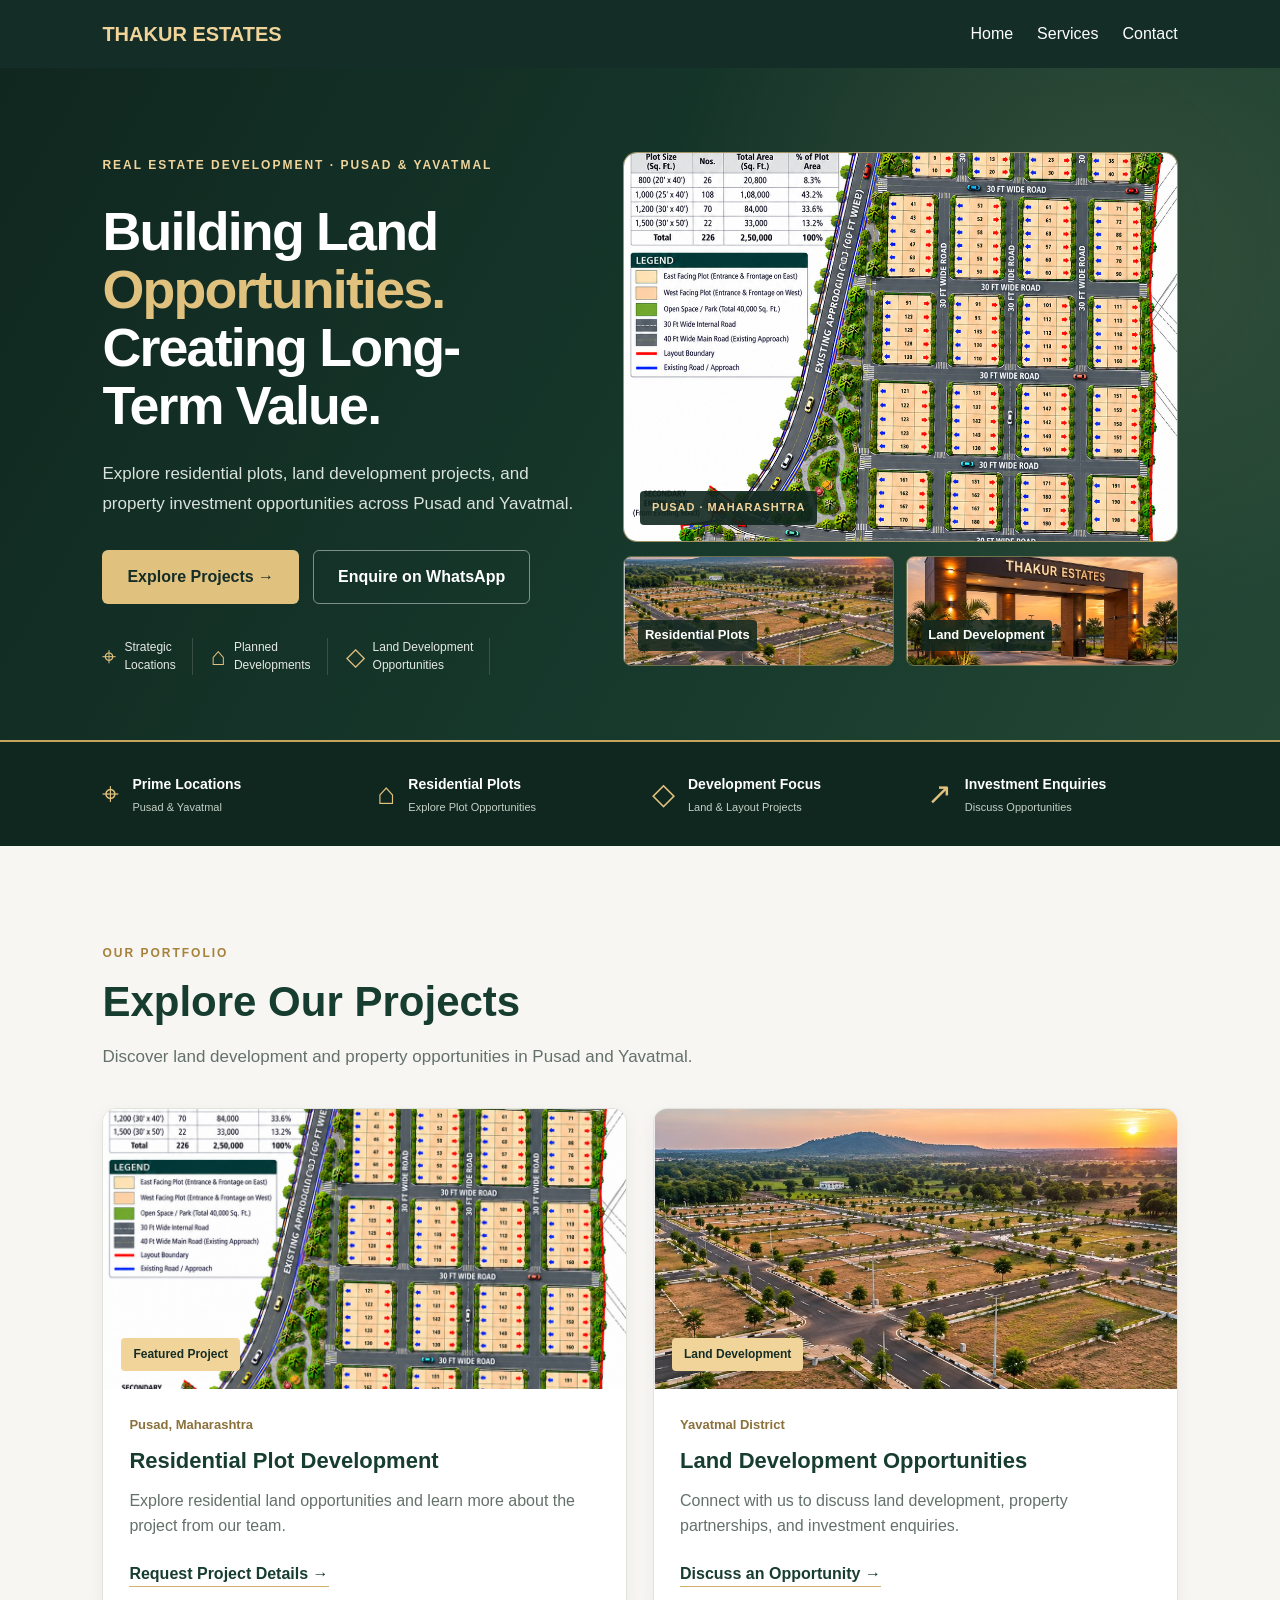
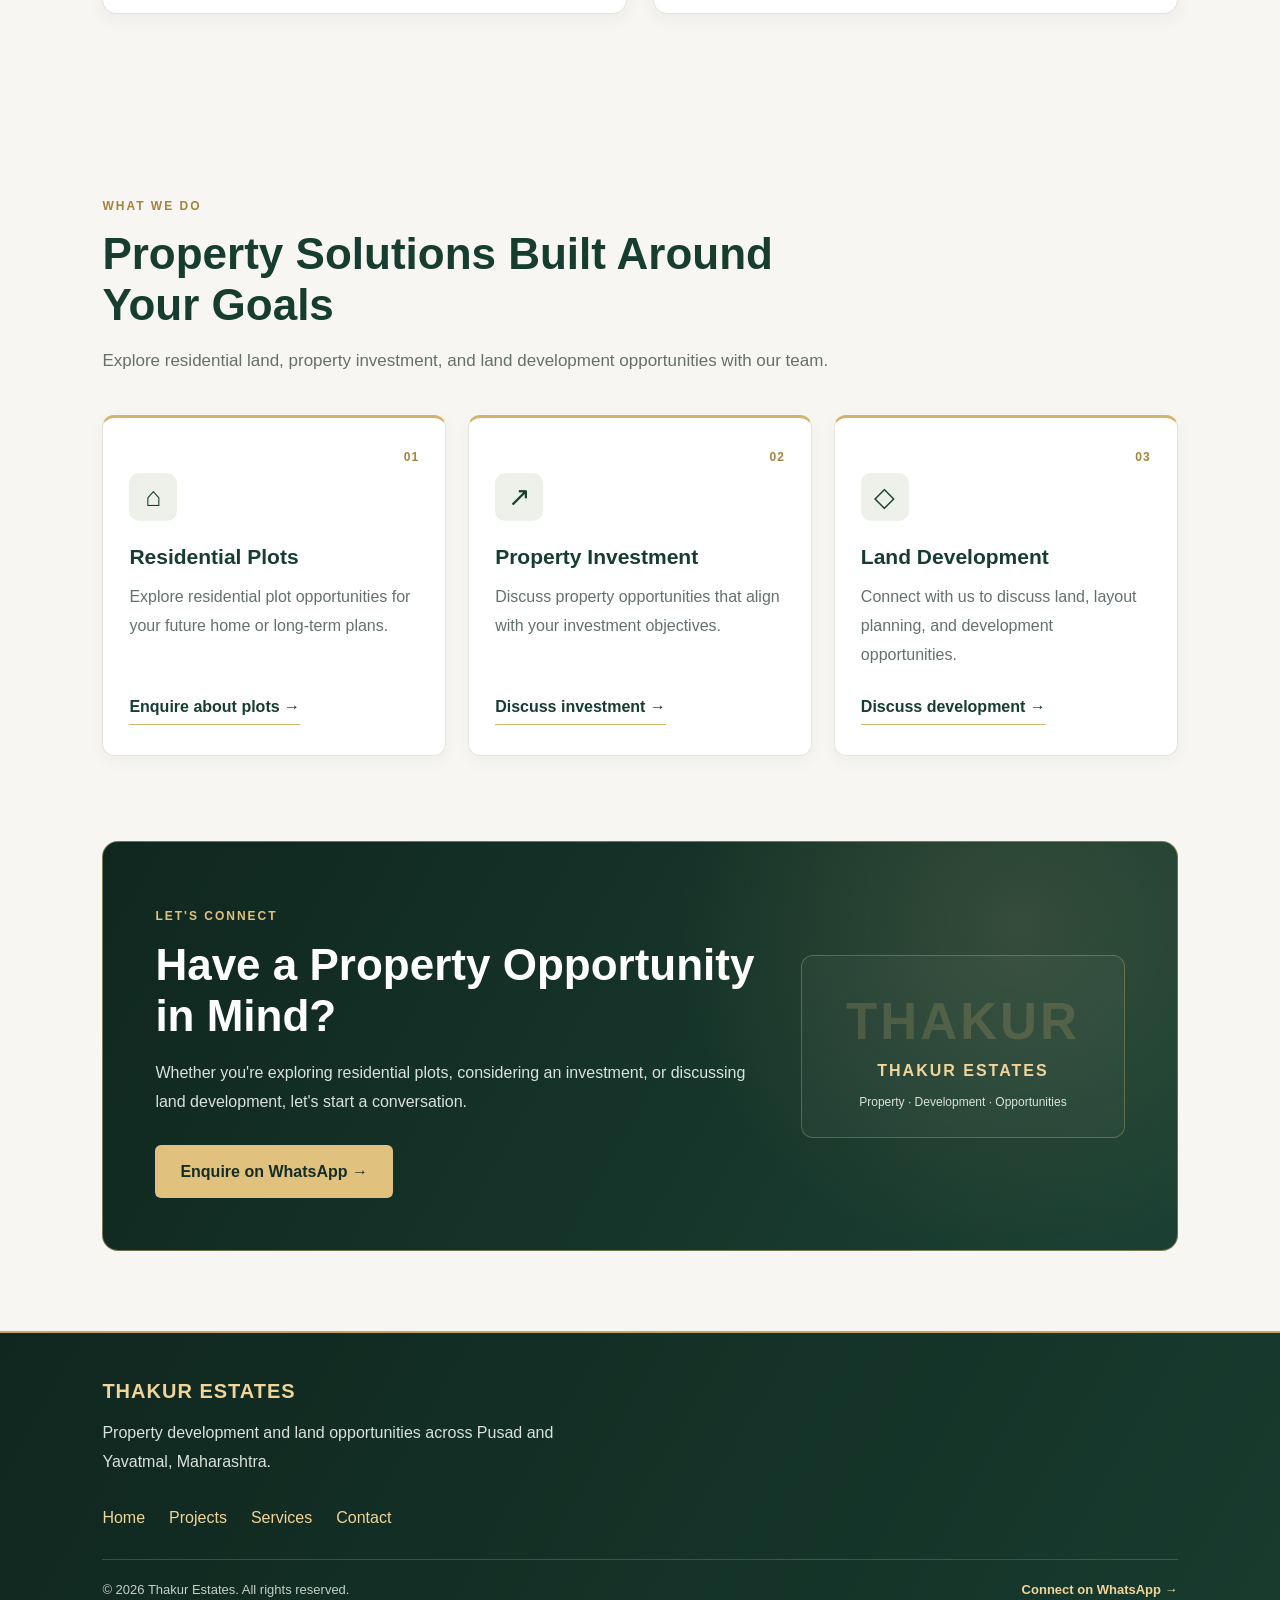
==== commit f69f2bf0: "Polish projects services contact and footer" ====
--- a/index.html
+++ b/index.html
@@ -73,6 +73,7 @@
   <div class="hero-visual">
     <div class="hero-main-image">
       <img
+        class="project-plan-image"
         src="images/pusad-project.jpg.png"
         alt="Property development photograph in Pusad"
       />
@@ -177,9 +178,16 @@
     </article>
 
     <article class="project-card">
-      <div class="project-image project-image-two">
+      
+
+    <div class="project-image project-image-two">
+    <img
+    src="images/project-aerial.jpg"
+    alt="Illustrative aerial view of a plotted land development"
+    >
     <span class="project-badge">Land Development</span>
     </div>
+
 
       <div class="project-content">
         <p class="project-location">Yavatmal District</p>
@@ -202,46 +210,134 @@
   </div>
 </section>
 
-    <section id="services" class="services">
-      <h2>How We Can Help</h2>
-      <p>Explore our property services.</p>
-
-      <div class="service-list">
-        <article class="service-card">
-          <h3>Residential Plots</h3>
-          <p>Explore plots for your future home.</p>
-        </article>
-
-        <article class="service-card">
-          <h3>Property Investment</h3>
-          <p>Discover property investment opportunities.</p>
-        </article>
-
-        <article class="service-card">
-          <h3>Land Development</h3>
-          <p>Learn about land and layout development.</p>
-        </article>
-      </div>
-    </section>
+<section id="services" class="services">
+  <div class="section-heading">
+    <p class="eyebrow">WHAT WE DO</p>
+    <h2>Property Solutions Built Around Your Goals</h2>
+    <p>
+      Explore residential land, property investment, and
+      land development opportunities with our team.
+    </p>
+  </div>
+
+  <div class="service-list">
+    <article class="service-card">
+      <span class="service-number">01</span>
+      <div class="service-icon">⌂</div>
+      <h3>Residential Plots</h3>
+      <p>
+        Explore residential plot opportunities for your
+        future home or long-term plans.
+      </p>
+      <a
+        class="service-link"
+        href="https://wa.me/917776064111?text=Hello%2C%20I%20am%20interested%20in%20residential%20plots."
+        target="_blank"
+        rel="noopener noreferrer"
+      >
+        Enquire about plots →
+      </a>
+    </article>
+
+    <article class="service-card">
+      <span class="service-number">02</span>
+      <div class="service-icon">↗</div>
+      <h3>Property Investment</h3>
+      <p>
+        Discuss property opportunities that align with
+        your investment objectives.
+      </p>
+      <a
+        class="service-link"
+        href="https://wa.me/917776064111?text=Hello%2C%20I%20would%20like%20to%20discuss%20property%20investment%20opportunities."
+        target="_blank"
+        rel="noopener noreferrer"
+      >
+        Discuss investment →
+      </a>
+    </article>
+
+    <article class="service-card">
+      <span class="service-number">03</span>
+      <div class="service-icon">◇</div>
+      <h3>Land Development</h3>
+      <p>
+        Connect with us to discuss land, layout planning,
+        and development opportunities.
+      </p>
+      <a
+        class="service-link"
+        href="https://wa.me/917776064111?text=Hello%2C%20I%20would%20like%20to%20discuss%20land%20development."
+        target="_blank"
+        rel="noopener noreferrer"
+      >
+        Discuss development →
+      </a>
+    </article>
+  </div>
+</section>
+
+
 
 <section id="contact" class="contact">
-  <h2>Let's Talk Property</h2>
-  <p>Contact us to discuss your requirements.</p>
-  <a
-    class="button"
-    href="https://wa.me/917776064111?text=Hello%2C%20I%20would%20like%20to%20discuss%20my%20property%20requirements."
-    target="_blank"
-    rel="noopener noreferrer"
-  >
-    Enquire on WhatsApp
-  </a>
-</section>
+  <div class="contact-content">
+    <p class="eyebrow">LET'S CONNECT</p>
+    <h2>Have a Property Opportunity in Mind?</h2>
+    <p>
+      Whether you're exploring residential plots, considering
+      an investment, or discussing land development, let's
+      start a conversation.
+    </p>
+
+    <a
+      class="button contact-button"
+      href="https://wa.me/917776064111?text=Hello%2C%20I%20would%20like%20to%20discuss%20a%20property%20opportunity."
+      target="_blank"
+      rel="noopener noreferrer"
+    >
+      Enquire on WhatsApp →
+    </a>
+  </div>
+
+  <div class="contact-side">
+    <span class="contact-decoration">THAKUR</span>
+    <p>THAKUR ESTATES</p>
+    <span>Property · Development · Opportunities</span>
+  </div>
+</section>
+
+
+<footer class="site-footer">
+  <div class="footer-main">
+    <a href="#home" class="footer-brand">THAKUR ESTATES</a>
+    <p>
+      Property development and land opportunities across
+      Pusad and Yavatmal, Maharashtra.
+    </p>
+  </div>
+
+  <div class="footer-links">
+    <a href="#home">Home</a>
+    <a href="#projects">Projects</a>
+    <a href="#services">Services</a>
+    <a href="#contact">Contact</a>
+  </div>
+
+  <div class="footer-bottom">
+    <p>© 2026 Thakur Estates. All rights reserved.</p>
+    <a
+      href="https://wa.me/917776064111?text=Hello%2C%20I%20would%20like%20to%20contact%20Thakur%20Estates."
+      target="_blank"
+      rel="noopener noreferrer"
+    >
+      Connect on WhatsApp →
+    </a>
+  </div>
+</footer>
 
   </main>
 
-  <footer>
-    <p>&copy; 2026 Thakur Estates. All rights reserved.</p>
-  </footer>
+
 
   <script src="script.js"></script>
 </body>
--- a/style.css
+++ b/style.css
@@ -416,26 +416,30 @@
   gap: 26px;
 }
 
+
 .project-card {
   overflow: hidden;
   background-color: #ffffff;
-  border: 1px solid #e5e5dc;
+  border: 1px solid #e1e4da;
   border-radius: 14px;
-  transition: transform 0.2s ease, box-shadow 0.2s ease;
+  box-shadow: 0 5px 18px rgba(20, 45, 38, 0.05);
+  transition: transform 0.25s ease, box-shadow 0.25s ease;
 }
 
 .project-card:hover {
-  transform: translateY(-4px);
-  box-shadow: 0 16px 35px rgba(20, 45, 38, 0.1);
-}
+  transform: translateY(-5px);
+  box-shadow: 0 16px 35px rgba(20, 45, 38, 0.12);
+}
+
 
 /* Temporary visual panels until we add real project photos */
 
 /* PROJECT IMAGE PANELS */
+
 .project-image {
   position: relative;
   width: 100%;
-  height: 260px;
+  height: 280px;
   overflow: hidden;
   background-color: #e5e5dc;
 }
@@ -444,9 +448,8 @@
   display: block;
   width: 100%;
   height: 100%;
-  object-fit: contain;
+  object-fit: cover;
   object-position: center;
-  background-color: #ffffff;
 }
 
 .project-image-two {
@@ -513,7 +516,8 @@
 
 /* SERVICES */
 .services {
-  padding: 75px 8%;
+  padding: 85px 8%;
+  background-color: #f7f6f2;
 }
 
 .services h2,
@@ -528,38 +532,280 @@
   gap: 22px;
   margin-top: 32px;
 }
+.services .section-heading {
+  max-width: 760px;
+  margin-bottom: 38px;
+}
+
+.services .section-heading .eyebrow {
+  color: #a7823d;
+}
+
+.services .section-heading h2 {
+  color: #173d30;
+  font-size: clamp(30px, 4vw, 44px);
+  line-height: 1.15;
+  margin: 0 0 16px;
+}
+
+.services .section-heading > p:last-child {
+  color: #64716a;
+  font-size: 17px;
+  line-height: 1.8;
+}
+
+.service-list {
+  display: grid;
+  grid-template-columns: repeat(3, minmax(0, 1fr));
+  gap: 22px;
+  margin-top: 32px;
+}
 
 .service-card {
-  padding: 26px;
-  background-color: white;
+  position: relative;
+  display: flex;
+  flex-direction: column;
+  align-items: flex-start;
+  min-height: 310px;
+  padding: 30px 26px;
+  background: #ffffff;
   border: 1px solid #e5e5dc;
+  border-top: 3px solid #d4b36c;
   border-radius: 12px;
+  box-shadow: 0 5px 18px rgba(20, 45, 38, 0.04);
+  transition: transform 0.25s ease, box-shadow 0.25s ease;
+}
+
+.service-card:hover {
+  transform: translateY(-5px);
+  box-shadow: 0 16px 35px rgba(20, 45, 38, 0.1);
+}
+
+.service-number {
+  align-self: flex-end;
+  color: #a7823d;
+  font-size: 12px;
+  font-weight: bold;
+  letter-spacing: 1px;
+}
+
+.service-icon {
+  display: grid;
+  place-items: center;
+  width: 48px;
+  height: 48px;
+  margin: 6px 0 22px;
+  border-radius: 10px;
+  background-color: #edf1e9;
+  color: #173d30;
+  font-size: 27px;
 }
 
 .service-card h3 {
   color: #173d30;
-  margin-top: 0;
-}
+  font-size: 21px;
+  line-height: 1.35;
+  margin: 0 0 12px;
+}
+
+.service-card p {
+  color: #64716a;
+  line-height: 1.8;
+  margin: 0 0 24px;
+}
+
+.service-link {
+  margin-top: auto;
+  color: #173d30;
+  font-weight: bold;
+  text-decoration: none;
+  border-bottom: 1px solid #d2b46e;
+  padding-bottom: 5px;
+}
+
+.service-link:hover {
+  color: #98742e;
+}
+
+
 
 /* CONTACT */
 .contact {
-  margin: 0 8% 70px;
-  padding: 45px;
-  background-color: #e9eee8;
+  display: grid;
+  grid-template-columns: minmax(0, 1.5fr) minmax(0, 0.8fr);
+  align-items: center;
+  gap: 40px;
+  margin: 0 8% 80px;
+  padding: 52px;
+  overflow: hidden;
+  position: relative;
+  background:
+    radial-gradient(circle at 85% 20%, rgba(225, 193, 126, 0.14), transparent 35%),
+    linear-gradient(120deg, #10271f, #1b4033);
+  color: white;
+  border: 1px solid rgba(225, 193, 126, 0.45);
+  border-radius: 16px;
+}
+
+.contact-content {
+  position: relative;
+  z-index: 1;
+}
+
+.contact .eyebrow {
+  color: #e1c17e;
+}
+
+.contact h2 {
+  max-width: 650px;
+  margin: 12px 0 18px;
+  color: white;
+  font-size: clamp(30px, 3.5vw, 44px);
+  line-height: 1.15;
+}
+
+.contact-content > p:not(.eyebrow) {
+  max-width: 600px;
+  margin: 0 0 28px;
+  color: #d9e2dc;
+  font-size: 16px;
+  line-height: 1.8;
+}
+
+.contact-button {
+  background-color: #e1c17e;
+  color: #142d26;
+}
+
+.contact-side {
+  display: flex;
+  flex-direction: column;
+  align-items: center;
+  justify-content: center;
+  min-height: 180px;
+  padding: 25px;
+  border: 1px solid rgba(225, 193, 126, 0.3);
   border-radius: 12px;
-}
+  background: rgba(255, 255, 255, 0.035);
+  text-align: center;
+}
+
+.contact-decoration {
+  color: rgba(225, 193, 126, 0.18);
+  font-size: clamp(32px, 4vw, 55px);
+  font-weight: bold;
+  letter-spacing: 3px;
+}
+
+.contact-side p {
+  margin: -5px 0 8px;
+  color: #f0d49a;
+  font-weight: bold;
+  letter-spacing: 2px;
+}
+
+.contact-side > span:last-child {
+  color: #d9e2dc;
+  font-size: 12px;
+  line-height: 1.7;
+}
+
+@media (max-width: 700px) {
+  .contact {
+    grid-template-columns: 1fr;
+    gap: 28px;
+    margin: 0 5% 45px;
+    padding: 30px 24px;
+  }
+
+  .contact-side {
+    min-height: 145px;
+  }
+}
+
 
 /* FOOTER */
-footer {
-  padding: 22px 8%;
-  background-color: #142d26;
-  color: white;
-  text-align: center;
-}
-
-footer p {
+.site-footer {
+  padding: 42px 8% 22px;
+  background: linear-gradient(120deg, #10271f, #183b2e);
+  color: white;
+  border-top: 2px solid #c5a45d;
+}
+
+.footer-main {
+  max-width: 560px;
+}
+
+.footer-brand {
+  display: inline-block;
+  margin-bottom: 12px;
+  color: #f0d49a;
+  font-size: 20px;
+  font-weight: bold;
+  letter-spacing: 1px;
+  text-decoration: none;
+}
+
+.footer-main p {
+  max-width: 480px;
   margin: 0;
-}
+  color: #d9e2dc;
+  line-height: 1.8;
+}
+
+.footer-links {
+  display: flex;
+  flex-wrap: wrap;
+  gap: 24px;
+  margin: 28px 0;
+}
+
+.footer-links a,
+.footer-bottom a {
+  color: #f0d49a;
+  text-decoration: none;
+}
+
+.footer-links a:hover,
+.footer-bottom a:hover {
+  color: white;
+}
+
+.footer-bottom {
+  display: flex;
+  align-items: center;
+  justify-content: space-between;
+  gap: 18px;
+  padding-top: 20px;
+  border-top: 1px solid rgba(255, 255, 255, 0.16);
+}
+
+.footer-bottom p {
+  margin: 0;
+  color: #c4d0c7;
+  font-size: 13px;
+}
+
+.footer-bottom a {
+  font-size: 13px;
+  font-weight: bold;
+}
+
+@media (max-width: 700px) {
+  .site-footer {
+    padding: 35px 5% 22px;
+  }
+
+  .footer-links {
+    gap: 16px;
+  }
+
+  .footer-bottom {
+    align-items: flex-start;
+    flex-direction: column;
+  }
+}
+
 
 /* MOBILE RESPONSIVENESS */
 
@@ -624,5 +870,16 @@
     margin: 0 5% 45px;
     padding: 28px;
   }
-}
-
+
+
+/* Show the complete plotted-layout plan */
+.project-image img.project-plan-image {
+  object-fit: contain;
+  object-position: center;
+  background-color: #ffffff;
+  padding: 8px;
+}
+
+
+}
+
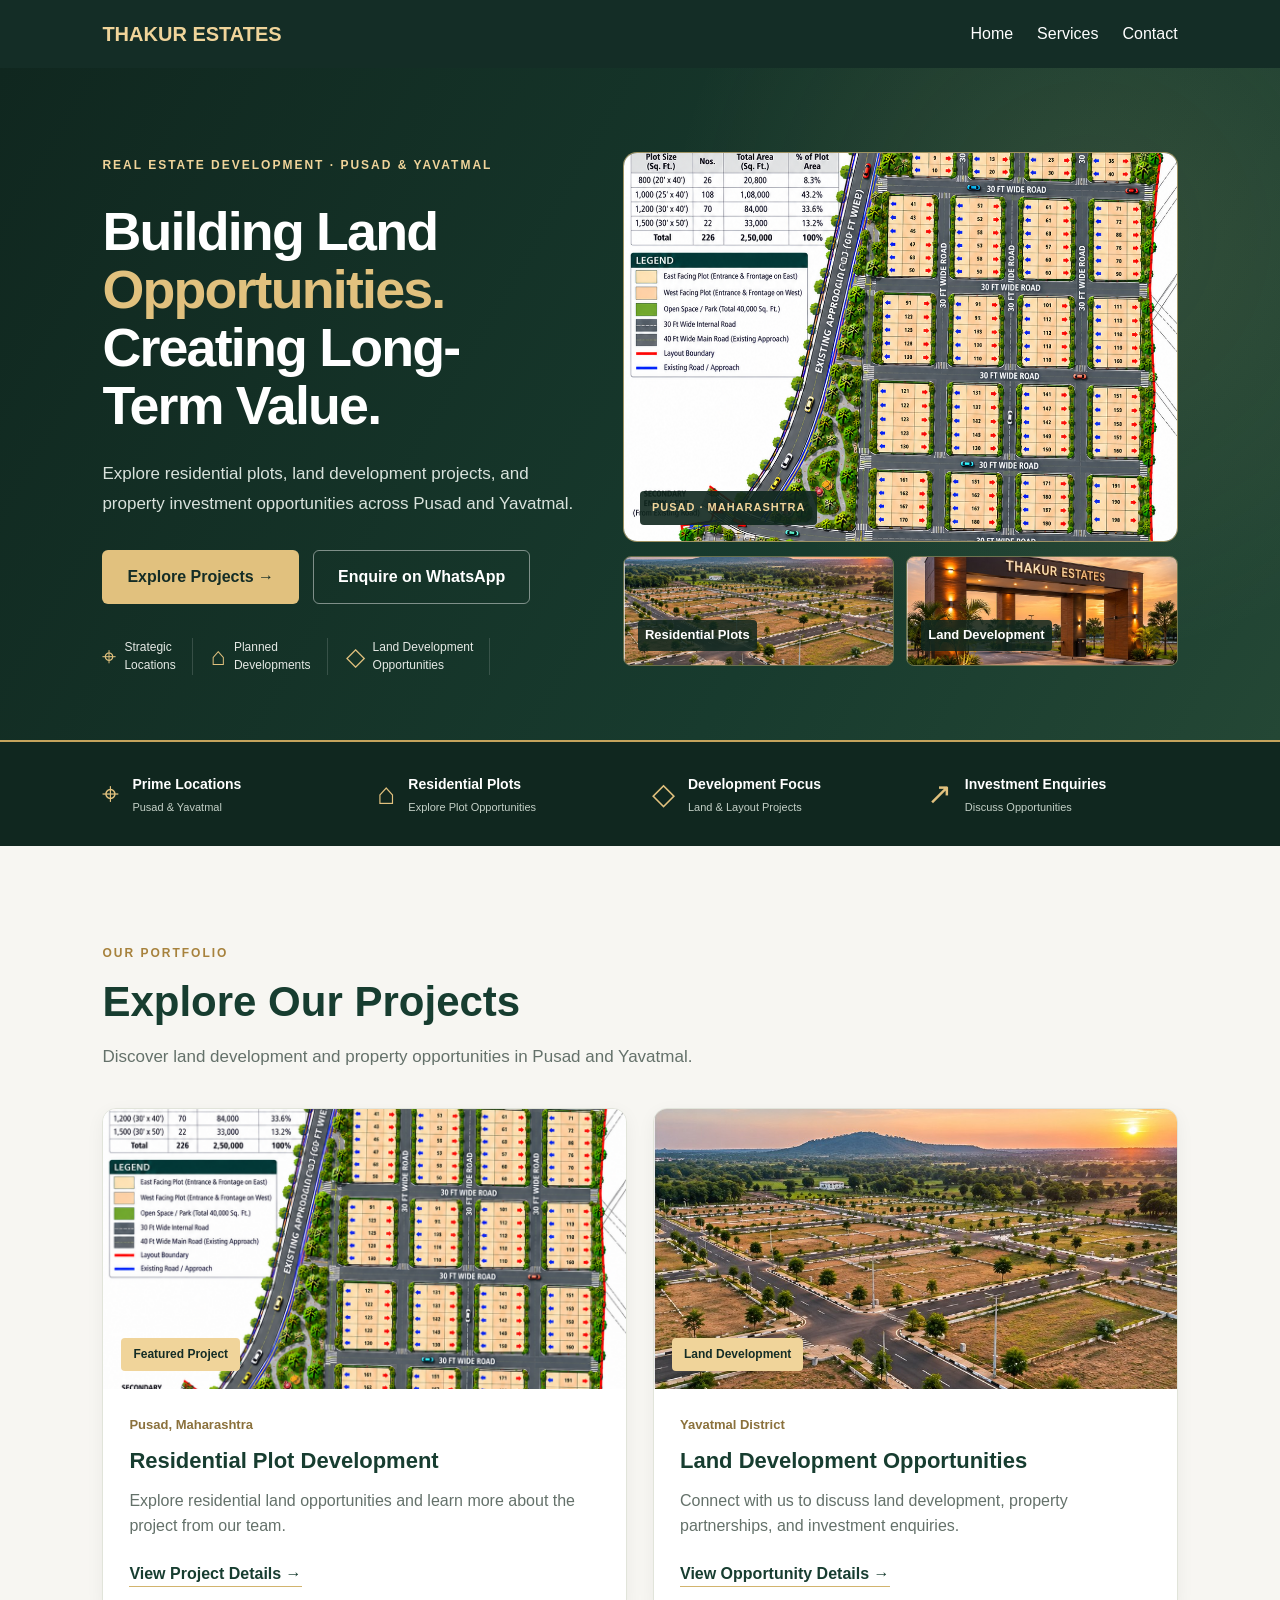
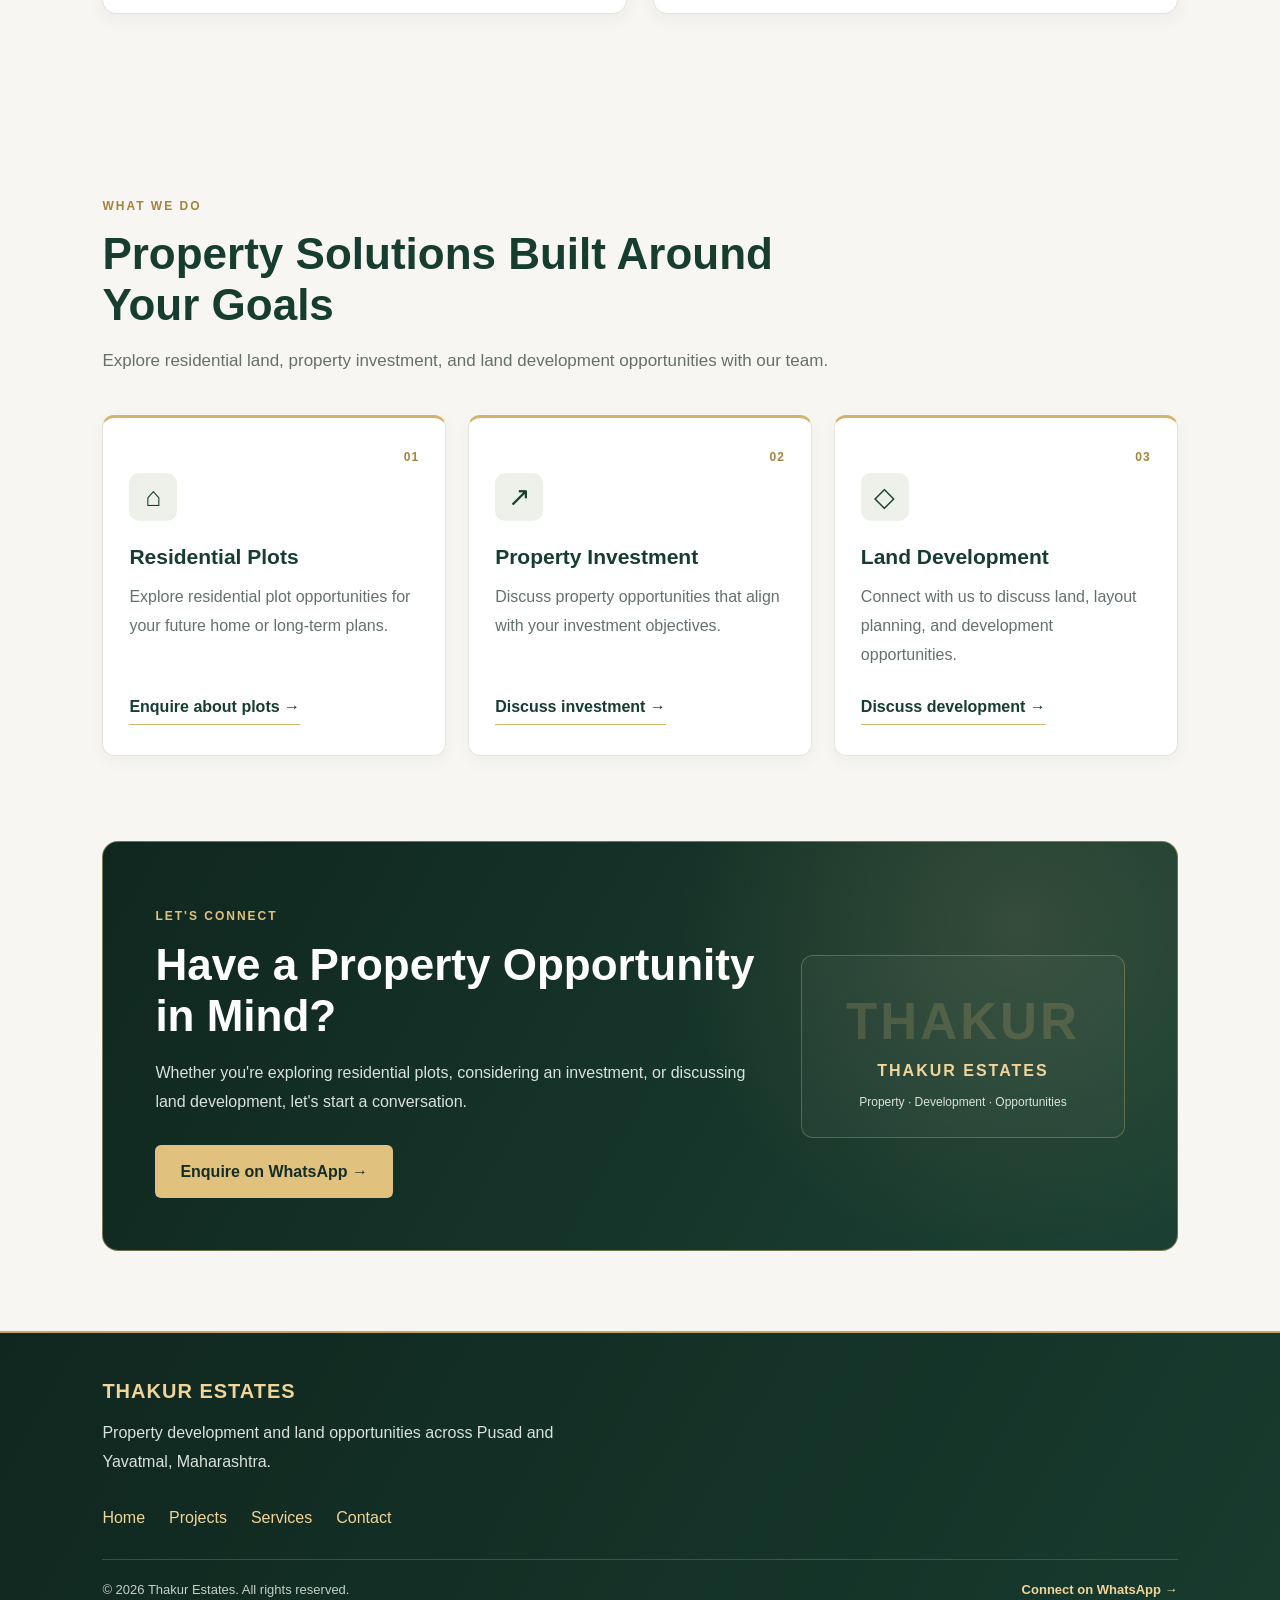
==== commit 440abc7a: "Add project detail pages and clickable images" ====
--- a/index.html
+++ b/index.html
@@ -166,14 +166,11 @@
           more about the project from our team.
         </p>
 
-        <a
-          class="project-link"
-          href="https://wa.me/917776064111?text=Hello%2C%20please%20share%20details%20about%20your%20residential%20plot%20project."
-          target="_blank"
-          rel="noopener noreferrer"
-        >
-          Request Project Details →
+        
+        <a class="project-link" href="project-pusad.html">
+          View Project Details →
         </a>
+
       </div>
     </article>
 
@@ -197,14 +194,11 @@
           property partnerships, and investment enquiries.
         </p>
 
-        <a
-          class="project-link"
-          href="https://wa.me/917776064111?text=Hello%2C%20I%20would%20like%20to%20discuss%20land%20development%20opportunities."
-          target="_blank"
-          rel="noopener noreferrer"
-        >
-          Discuss an Opportunity →
+        
+        <a class="project-link" href="land-development.html">
+        View Opportunity Details →
         </a>
+
       </div>
     </article>
   </div>
--- a/style.css
+++ b/style.css
@@ -881,5 +881,48 @@
 }
 
 
-}
-
+/* Clickable project layout plan */
+.project-plan-container {
+  height: 360px;
+  background-color: #ffffff;
+}
+
+.project-plan-container > a {
+  display: block;
+  width: 100%;
+  height: 100%;
+  cursor: zoom-in;
+}
+
+.project-image img.project-plan-image {
+  width: 100%;
+  height: 100%;
+  padding: 12px;
+  object-fit: contain;
+  object-position: center;
+  background-color: #ffffff;
+}
+
+.image-hint {
+  position: absolute;
+  right: 12px;
+  bottom: 12px;
+  z-index: 2;
+  margin: 0;
+  padding: 7px 10px;
+  border-radius: 5px;
+  background-color: rgba(20, 45, 38, 0.9);
+  color: #ffffff;
+  font-size: 12px;
+  pointer-events: none;
+}
+
+@media (max-width: 700px) {
+  .project-plan-container {
+    height: 280px;
+  }
+}
+
+
+}
+
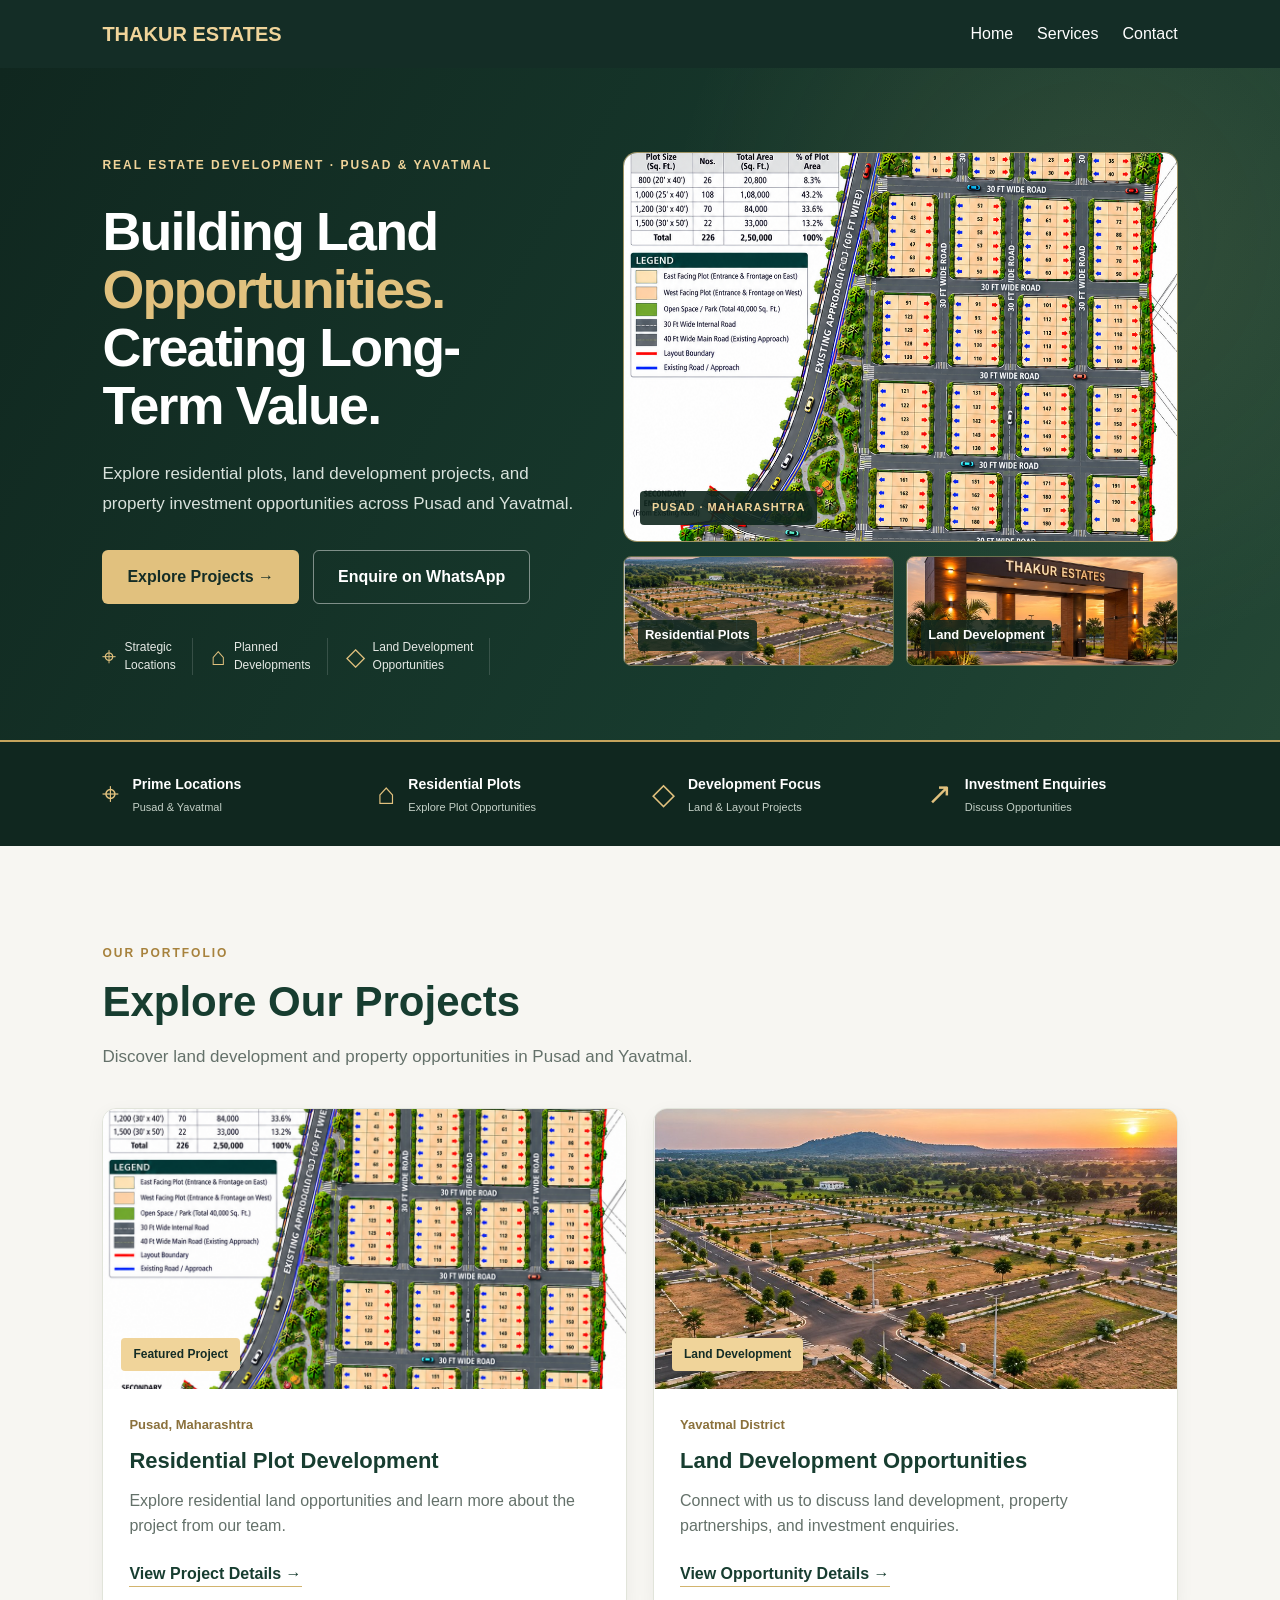
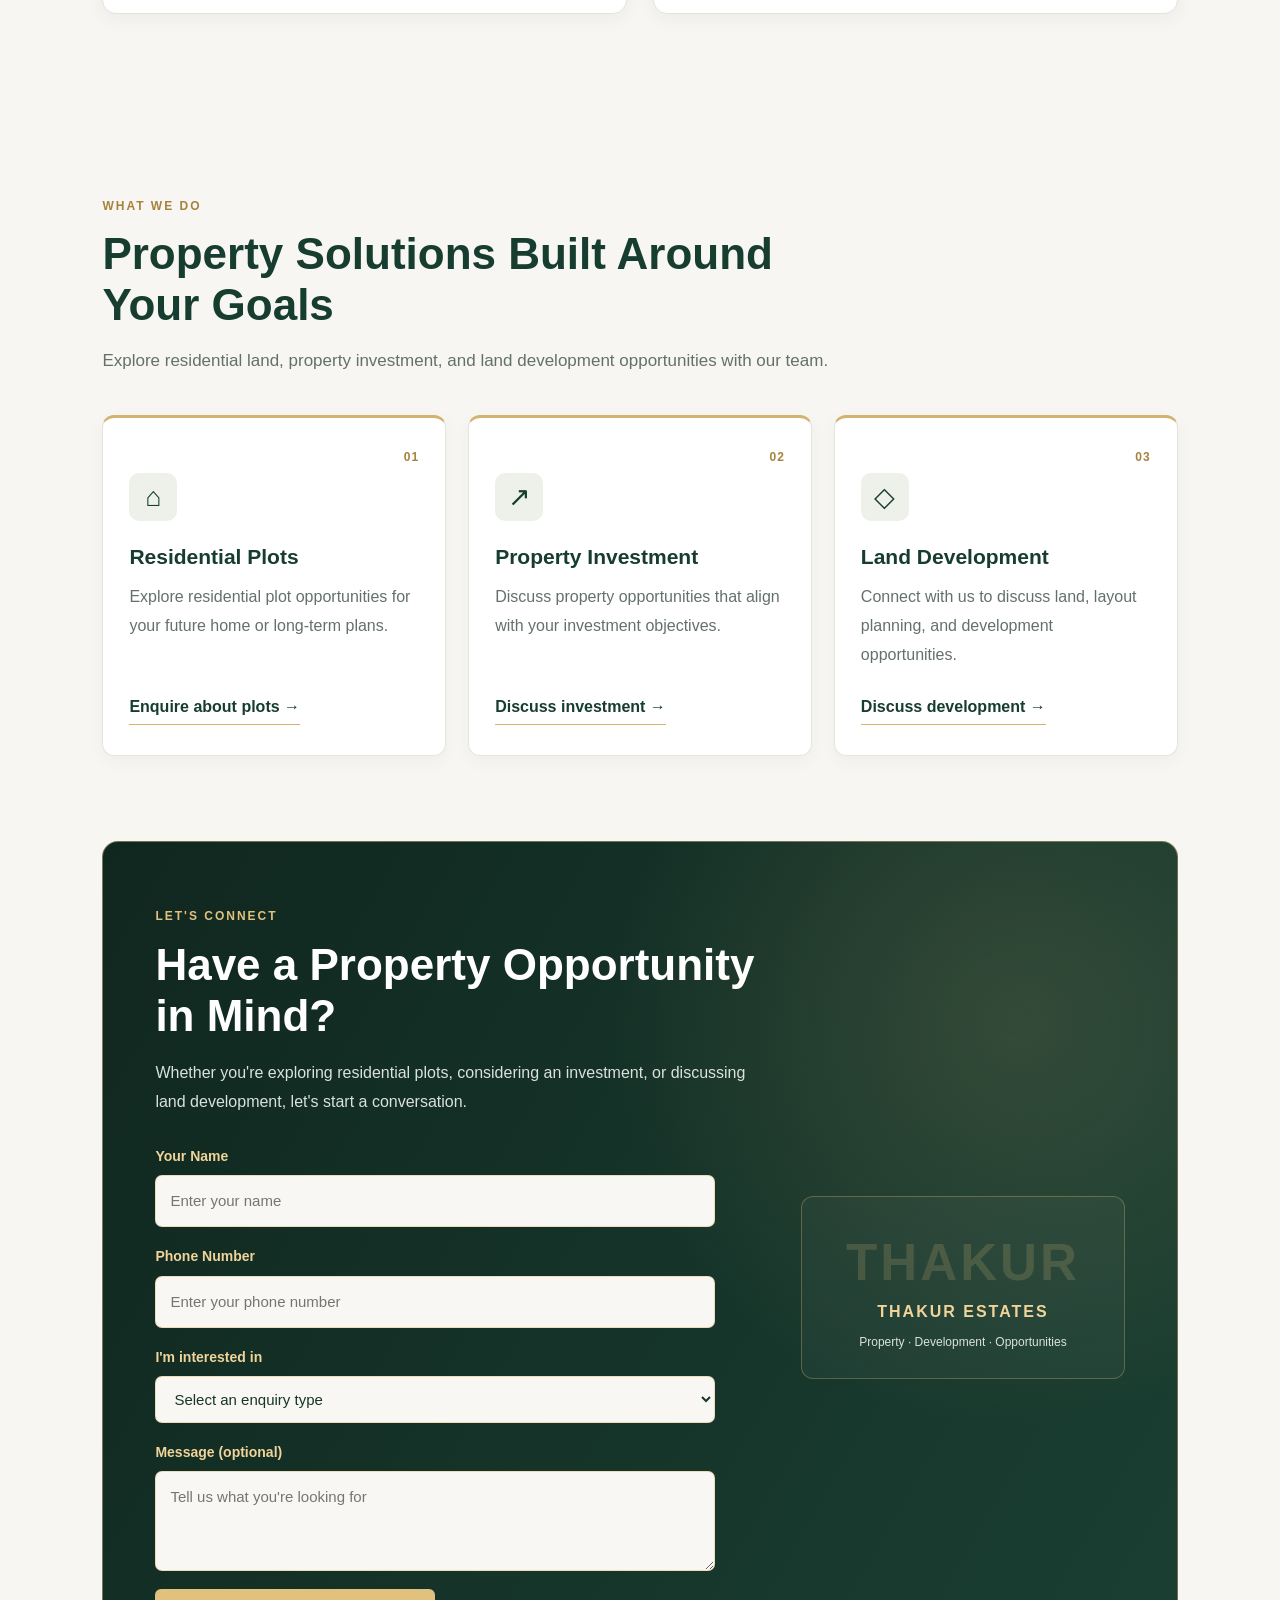
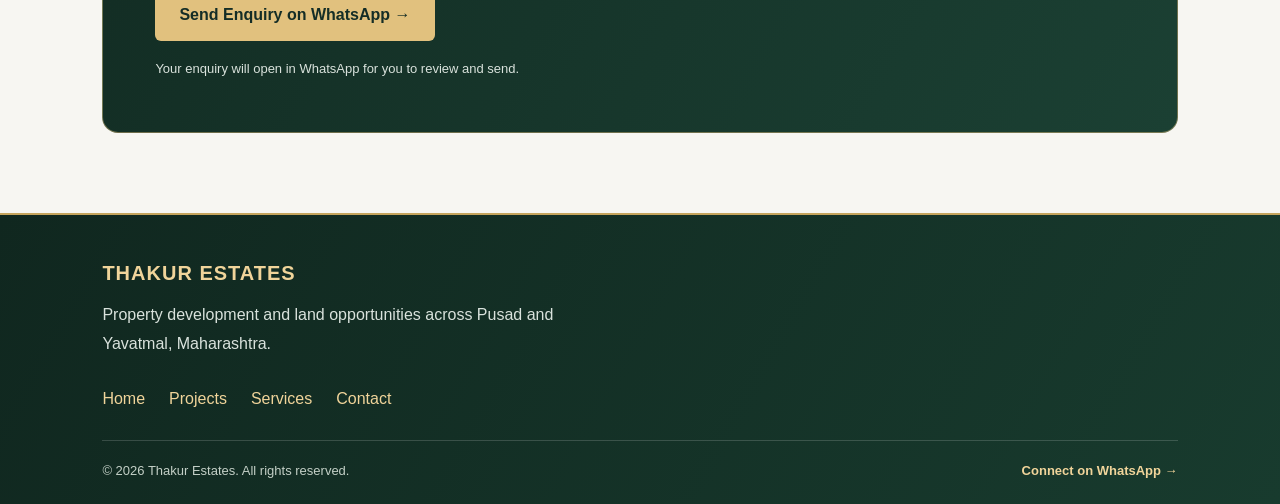
==== commit cb01a873: "Add WhatsApp property enquiry form" ====
--- a/index.html
+++ b/index.html
@@ -271,8 +271,6 @@
   </div>
 </section>
 
-
-
 <section id="contact" class="contact">
   <div class="contact-content">
     <p class="eyebrow">LET'S CONNECT</p>
@@ -283,14 +281,62 @@
       start a conversation.
     </p>
 
-    <a
-      class="button contact-button"
-      href="https://wa.me/917776064111?text=Hello%2C%20I%20would%20like%20to%20discuss%20a%20property%20opportunity."
-      target="_blank"
-      rel="noopener noreferrer"
-    >
-      Enquire on WhatsApp →
-    </a>
+    <form id="enquiry-form" class="enquiry-form">
+      <div class="form-group">
+        <label for="enquiry-name">Your Name</label>
+        <input
+          type="text"
+          id="enquiry-name"
+          name="name"
+          placeholder="Enter your name"
+          required
+        />
+      </div>
+
+      <div class="form-group">
+        <label for="enquiry-phone">Phone Number</label>
+        <input
+          type="tel"
+          id="enquiry-phone"
+          name="phone"
+          placeholder="Enter your phone number"
+          inputmode="tel"
+          pattern="[0-9+() -]{8,20}"
+          required
+        />
+      </div>
+
+      <div class="form-group">
+        <label for="enquiry-type">I'm interested in</label>
+        <select id="enquiry-type" name="interest" required>
+          <option value="">Select an enquiry type</option>
+          <option value="Residential Plots">Residential Plots</option>
+          <option value="Property Investment">Property Investment</option>
+          <option value="Land Development">Land Development</option>
+          <option value="Joint Development Partnership">
+            Joint Development Partnership
+          </option>
+          <option value="Other Property Enquiry">Other</option>
+        </select>
+      </div>
+
+      <div class="form-group">
+        <label for="enquiry-message">Message (optional)</label>
+        <textarea
+          id="enquiry-message"
+          name="message"
+          rows="3"
+          placeholder="Tell us what you're looking for"
+        ></textarea>
+      </div>
+
+      <button type="submit" class="button contact-button">
+        Send Enquiry on WhatsApp →
+      </button>
+      <p class="form-note">
+        Your enquiry will open in WhatsApp for you to review and send.
+      </p>
+    </form>
   </div>
 
   <div class="contact-side">
--- a/style.css
+++ b/style.css
@@ -923,6 +923,108 @@
   }
 }
 
-
-}
-
+}
+/* WHATSAPP ENQUIRY FORM */
+.enquiry-form {
+  display: grid;
+  gap: 18px;
+  margin-top: 28px;
+  max-width: 560px;
+}
+
+.form-group {
+  display: grid;
+  gap: 8px;
+}
+
+.form-group label {
+  color: #f0d49a;
+  font-size: 14px;
+  font-weight: 600;
+}
+
+
+.form-group input,
+.form-group select,
+.form-group textarea {
+  display: block;
+  box-sizing: border-box;
+  width: 100%;
+  max-width: 100%;
+  min-width: 0;
+  padding: 13px 14px;
+  border: 1px solid rgba(225, 193, 126, 0.5);
+  border-radius: 7px;
+  background: #f8f7f3;
+  color: #17352a;
+  font: inherit;
+  font-size: 15px;
+}
+
+
+.form-group input:focus,
+.form-group select:focus,
+.form-group textarea:focus {
+  outline: 2px solid #e1c17e;
+  outline-offset: 2px;
+}
+
+.form-group textarea {
+  resize: vertical;
+  min-height: 100px;
+}
+
+.enquiry-form .contact-button {
+  justify-self: start;
+  border: none;
+  cursor: pointer;
+  font: inherit;
+  font-weight: 600;
+}
+
+.form-note {
+  margin: 0;
+  color: #d9e2dc;
+  font-size: 13px;
+  line-height: 1.6;
+}
+
+@media (max-width: 700px) {
+  .enquiry-form {
+    max-width: none;
+  }
+
+  .enquiry-form .contact-button {
+    width: 100%;
+    justify-self: stretch;
+  }
+}
+
+/* Enquiry form controls — final override */
+#enquiry-form .form-group input,
+#enquiry-form .form-group select,
+#enquiry-form .form-group textarea {
+  display: block;
+  width: 100%;
+  max-width: 100%;
+  box-sizing: border-box;
+  padding: 13px 14px;
+  border: 1px solid rgba(225, 193, 126, 0.5);
+  border-radius: 7px;
+  background: #f8f7f3;
+  color: #17352a;
+  font: inherit;
+  font-size: 15px;
+}
+
+#enquiry-form .form-group {
+  display: grid;
+  grid-template-columns: 1fr;
+  gap: 8px;
+}
+
+#enquiry-form .form-group label {
+  color: #f0d49a;
+  font-weight: 600;
+}
+
